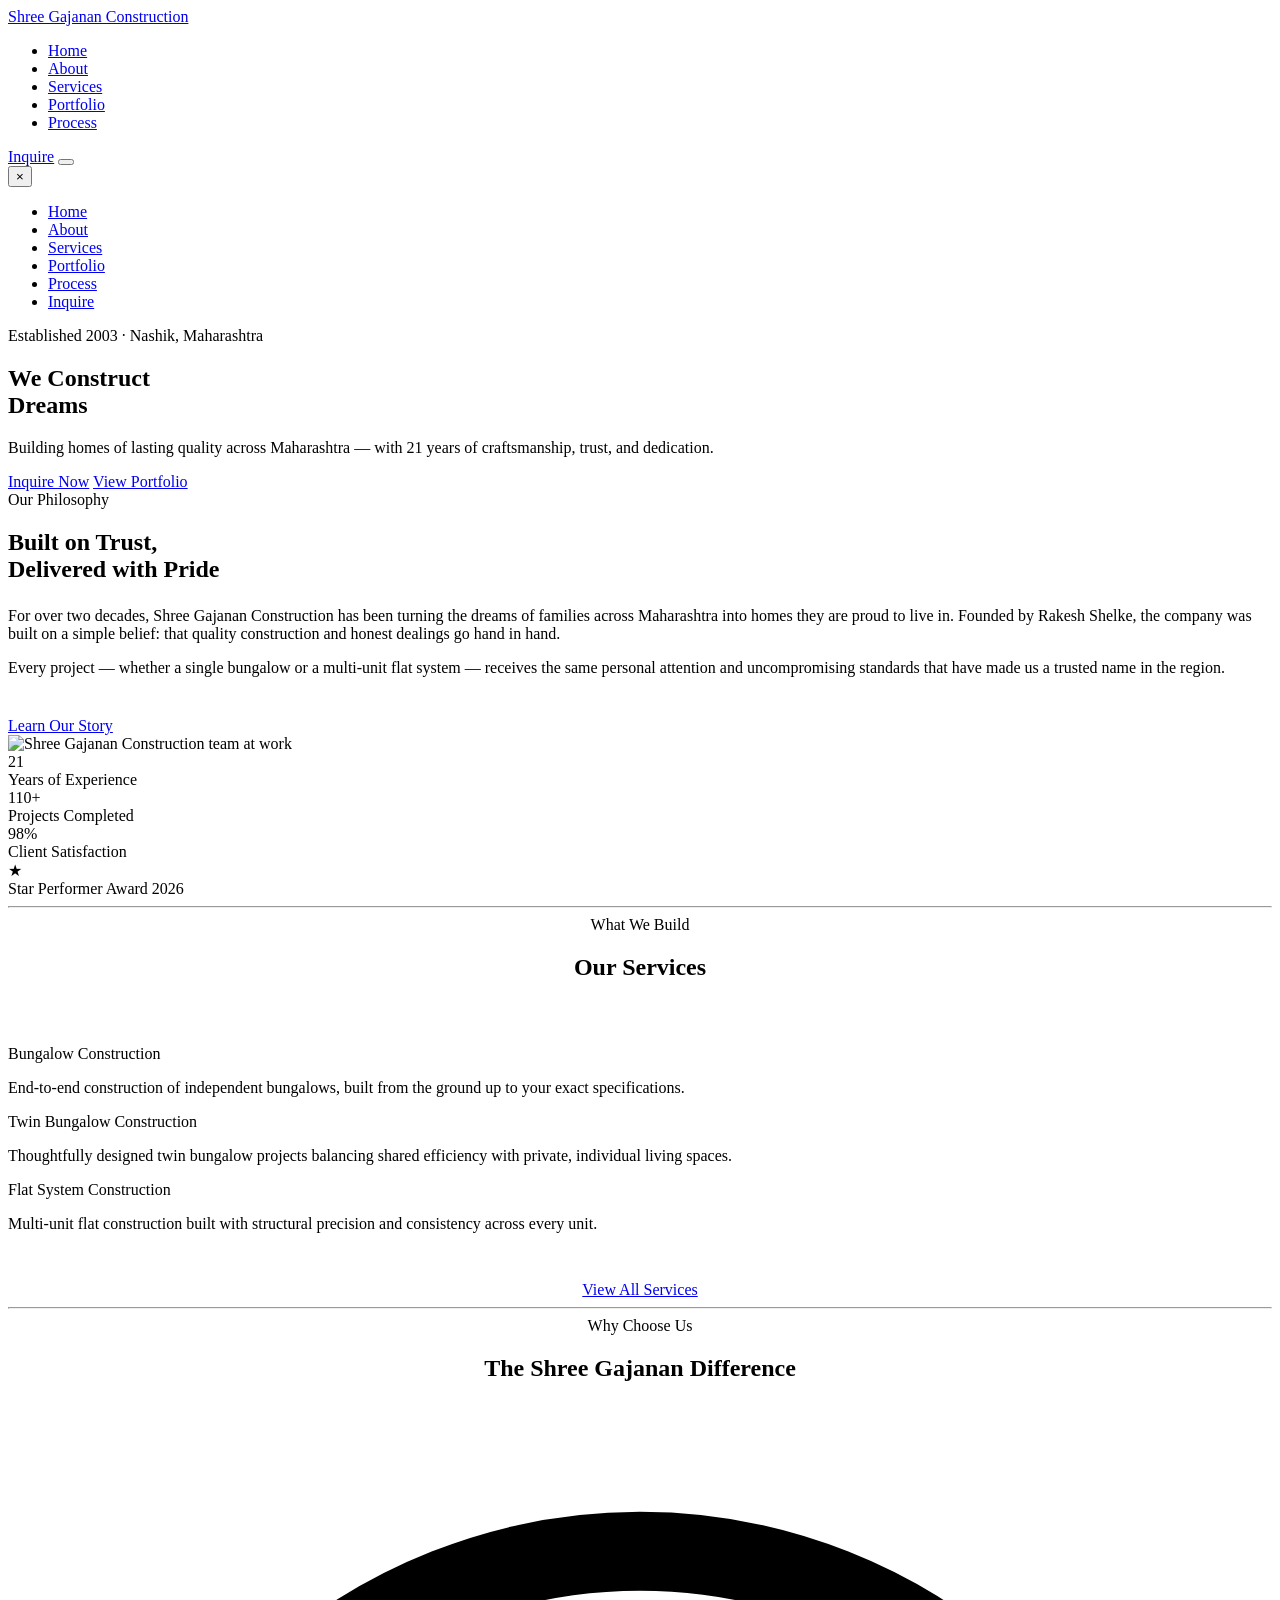
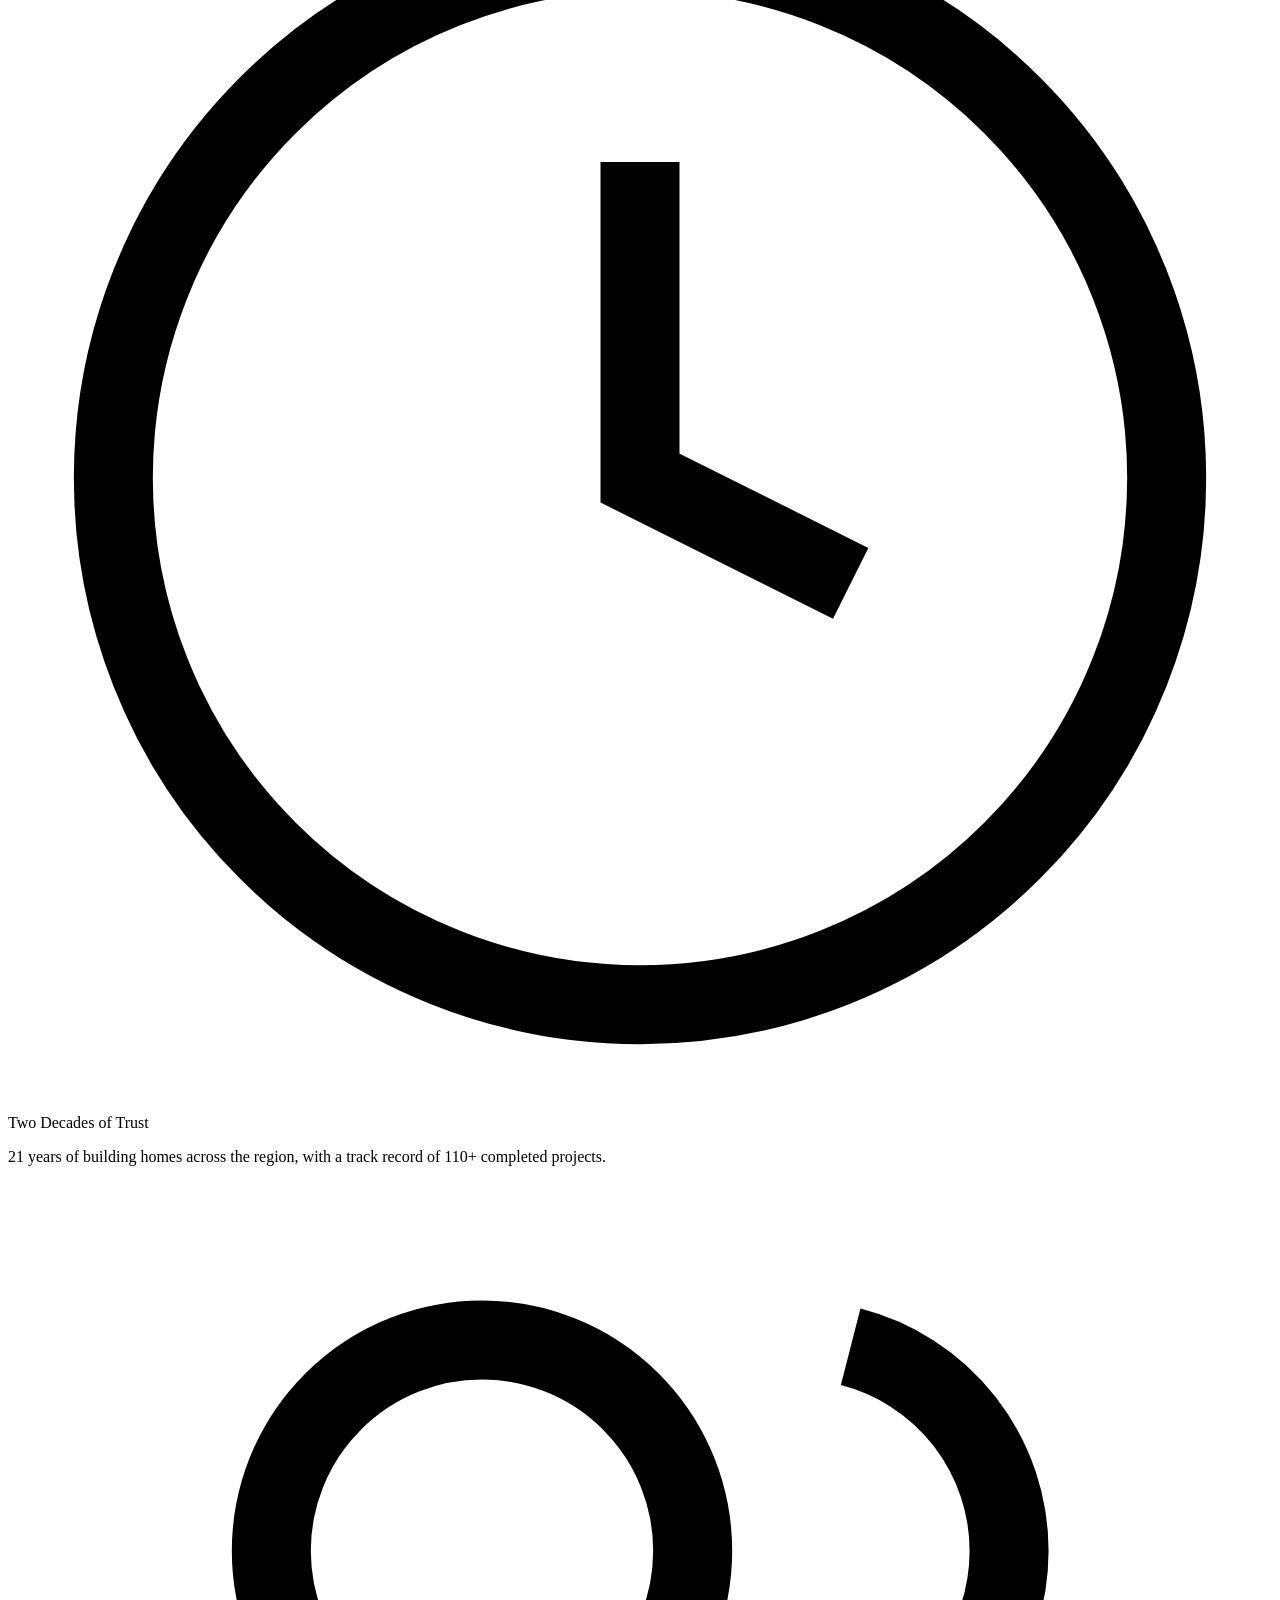
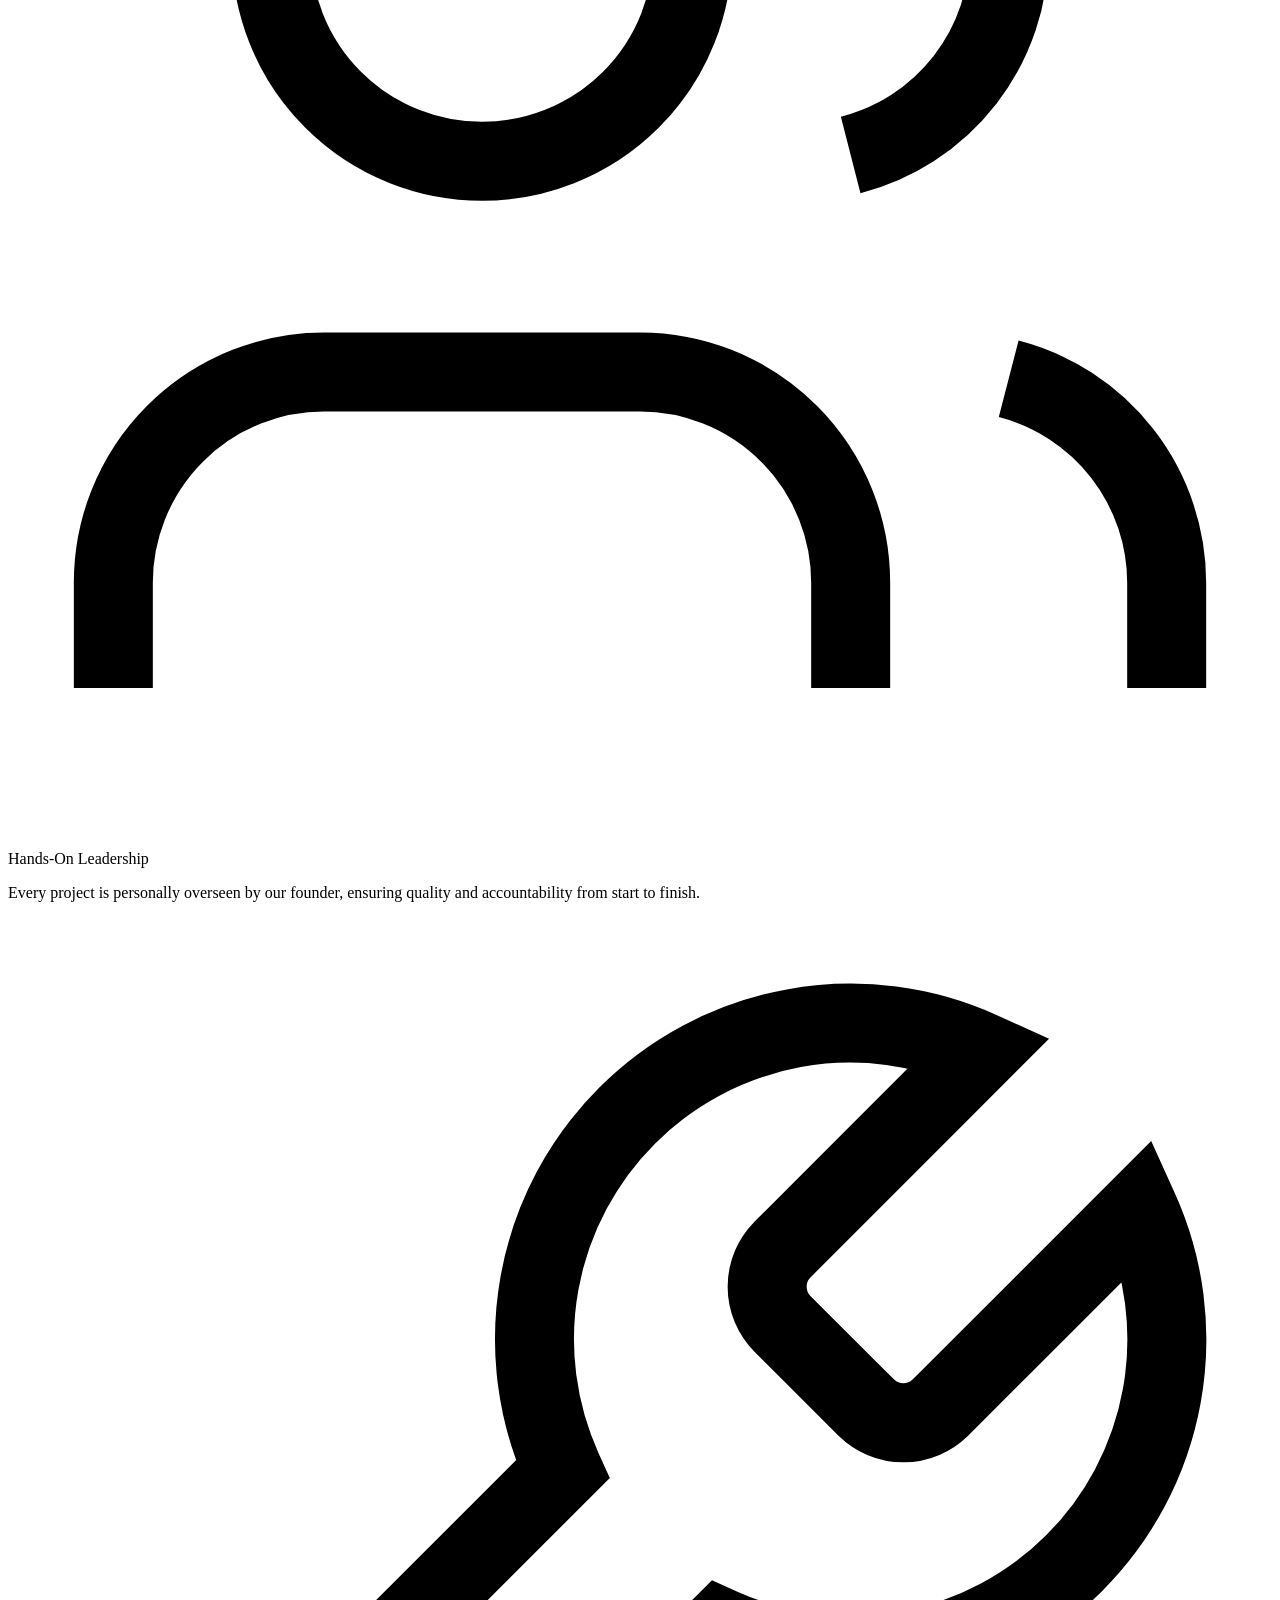
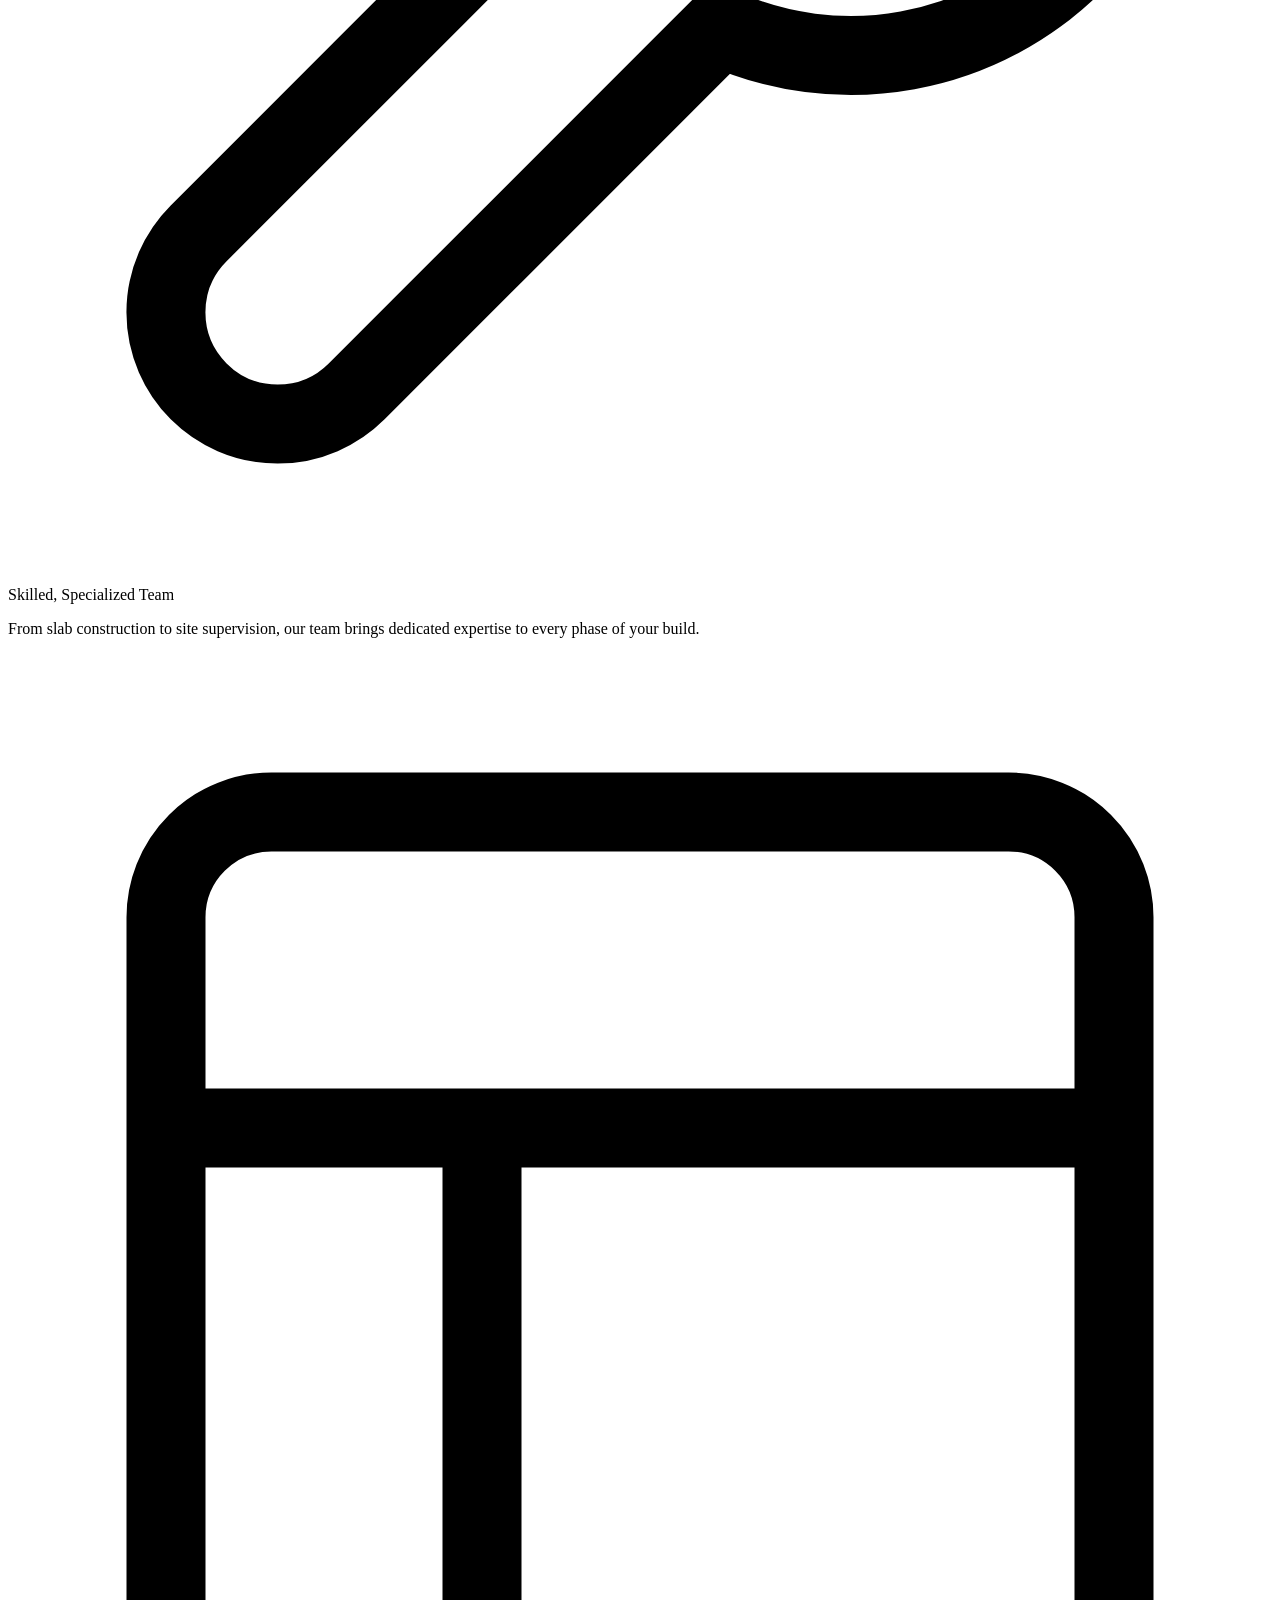
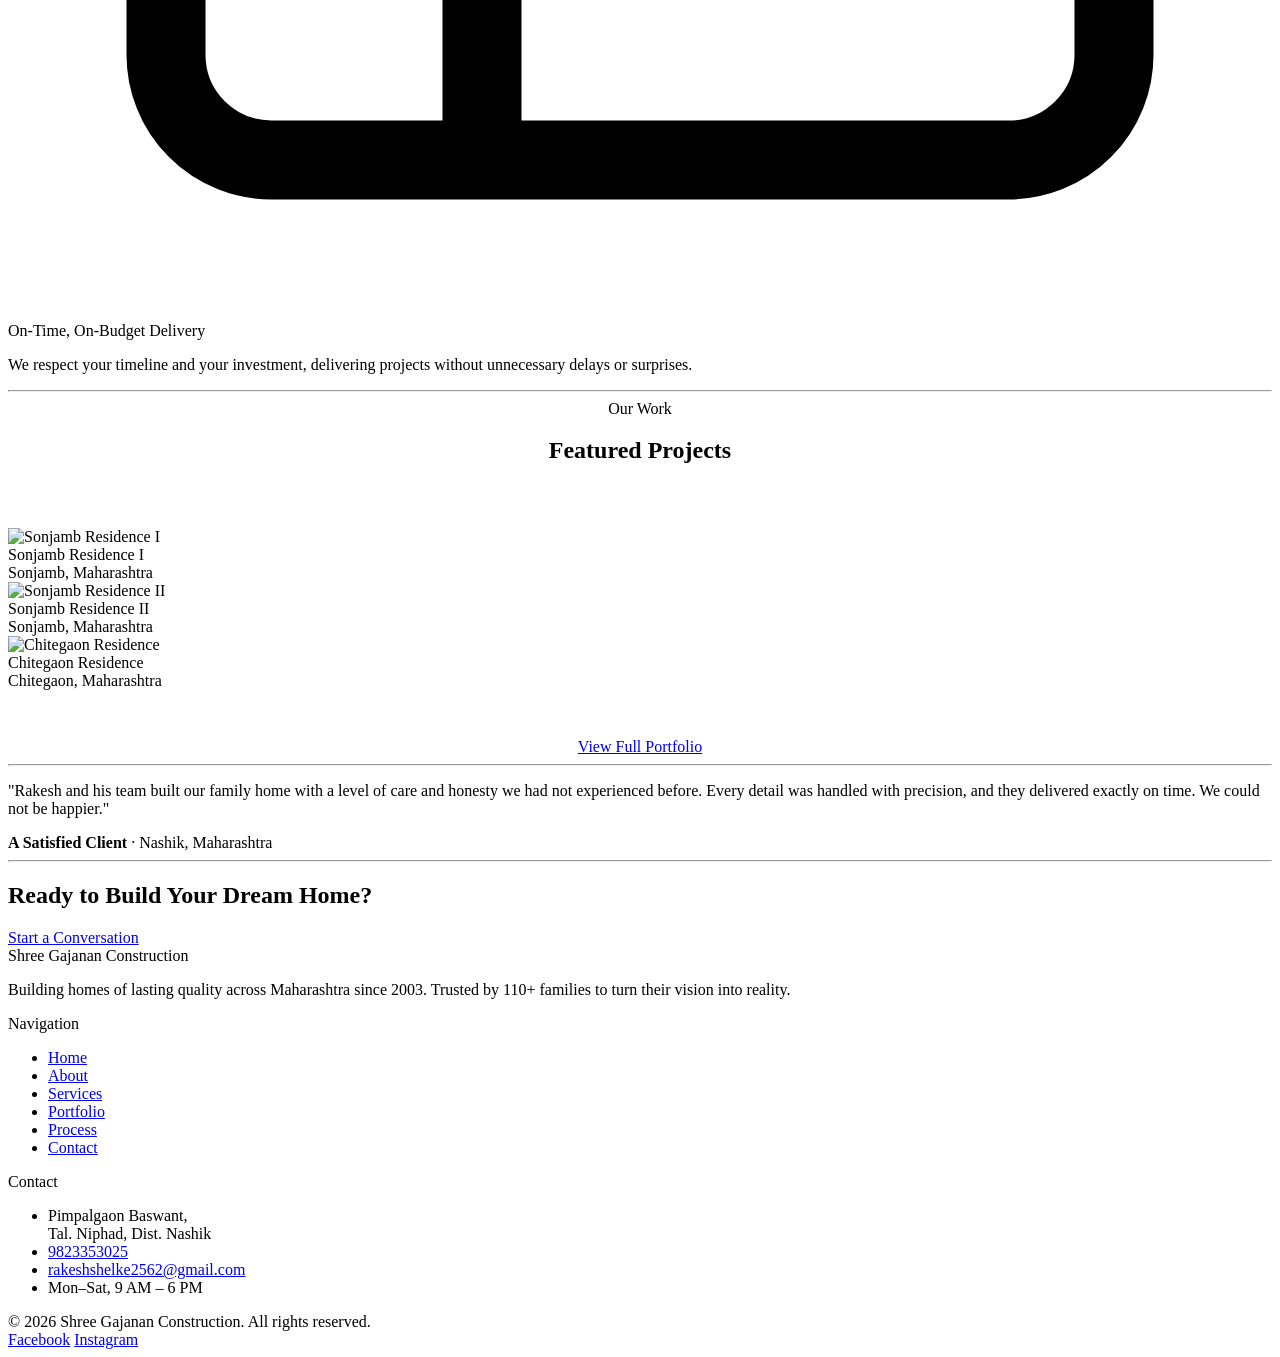
==== index.html @ d3007449 "Add files via upload" ====
<!DOCTYPE html>
<html lang="en">
<head>
  <meta charset="UTF-8" />
  <meta name="viewport" content="width=device-width, initial-scale=1.0" />
  <title>Shree Gajanan Construction</title>
  <link rel="stylesheet" href="assets/css/style.css" />
</head>
<body>

  <!-- ============ HEADER ============ -->
  <header class="header">
    <div class="container">
      <div class="header__inner">
        <a href="index.html" class="header__logo">Shree Gajanan Construction</a>
        <nav class="header__nav">
          <ul class="header__nav-links">
            <li><a href="index.html">Home</a></li>
            <li><a href="about.html">About</a></li>
            <li><a href="services.html">Services</a></li>
            <li><a href="portfolio.html">Portfolio</a></li>
            <li><a href="process.html">Process</a></li>
          </ul>
          <a href="contact.html" class="btn btn--primary">Inquire</a>
          <button class="header__hamburger" aria-label="Open menu">
            <span></span><span></span><span></span>
          </button>
        </nav>
      </div>
    </div>
  </header>

  <!-- Mobile Menu -->
  <div class="mobile-menu-overlay"></div>
  <div class="mobile-menu">
    <button class="mobile-menu__close" aria-label="Close menu">&times;</button>
    <ul class="mobile-menu__links">
      <li><a href="index.html">Home</a></li>
      <li><a href="about.html">About</a></li>
      <li><a href="services.html">Services</a></li>
      <li><a href="portfolio.html">Portfolio</a></li>
      <li><a href="process.html">Process</a></li>
      <li><a href="contact.html">Inquire</a></li>
    </ul>
  </div>

  <!-- ============ HERO ============ -->
  <section class="hero" style="background-image: url('assets/img/hero.jpg');">
    <div class="container">
      <div class="hero__content">
        <span class="eyebrow">Established 2003 · Nashik, Maharashtra</span>
        <h1 class="hero__headline">We Construct<br>Dreams</h1>
        <p class="hero__subtext">Building homes of lasting quality across Maharashtra — with 21 years of craftsmanship, trust, and dedication.</p>
        <div class="hero__buttons">
          <a href="contact.html" class="btn btn--primary">Inquire Now</a>
          <a href="portfolio.html" class="btn btn--on-dark">View Portfolio</a>
        </div>
      </div>
    </div>
  </section>

  <!-- ============ COMPANY INTRO ============ -->
  <section class="section">
    <div class="container">
      <div class="grid-2">
        <div class="reveal">
          <span class="eyebrow">Our Philosophy</span>
          <h2 class="section-heading" style="margin-bottom: 24px;">Built on Trust,<br>Delivered with Pride</h2>
          <p class="body-text" style="margin-bottom: 16px;">For over two decades, Shree Gajanan Construction has been turning the dreams of families across Maharashtra into homes they are proud to live in. Founded by Rakesh Shelke, the company was built on a simple belief: that quality construction and honest dealings go hand in hand.</p>
          <p class="body-text" style="margin-bottom: 40px;">Every project — whether a single bungalow or a multi-unit flat system — receives the same personal attention and uncompromising standards that have made us a trusted name in the region.</p>
          <a href="about.html" class="btn btn--secondary">Learn Our Story</a>
        </div>
        <div class="reveal">
          <img src="assets/img/about-portrait.jpg" alt="Shree Gajanan Construction team at work" style="width:100%; height:520px; object-fit:cover;" />
        </div>
      </div>

      <!-- Stats Row -->
      <div class="stats-row reveal">
        <div class="stat">
          <div class="stat__number">21</div>
          <div class="stat__label">Years of Experience</div>
        </div>
        <div class="stat">
          <div class="stat__number">110+</div>
          <div class="stat__label">Projects Completed</div>
        </div>
        <div class="stat">
          <div class="stat__number">98%</div>
          <div class="stat__label">Client Satisfaction</div>
        </div>
        <div class="stat">
          <div class="stat__number">★</div>
          <div class="stat__label">Star Performer Award 2026</div>
        </div>
      </div>
    </div>
  </section>

  <hr class="divider" />

  <!-- ============ SERVICES TEASER ============ -->
  <section class="section">
    <div class="container">
      <div style="text-align:center; margin-bottom: 64px;" class="reveal">
        <span class="eyebrow">What We Build</span>
        <h2 class="section-heading">Our Services</h2>
      </div>
      <div class="grid-3 reveal">
        <div class="card">
          <div class="card__title">Bungalow Construction</div>
          <p class="card__text">End-to-end construction of independent bungalows, built from the ground up to your exact specifications.</p>
        </div>
        <div class="card">
          <div class="card__title">Twin Bungalow Construction</div>
          <p class="card__text">Thoughtfully designed twin bungalow projects balancing shared efficiency with private, individual living spaces.</p>
        </div>
        <div class="card">
          <div class="card__title">Flat System Construction</div>
          <p class="card__text">Multi-unit flat construction built with structural precision and consistency across every unit.</p>
        </div>
      </div>
      <div style="text-align:center; margin-top: 48px;" class="reveal">
        <a href="services.html" class="btn btn--secondary">View All Services</a>
      </div>
    </div>
  </section>

  <hr class="divider" />

  <!-- ============ WHY CHOOSE US ============ -->
  <section class="section section--tinted">
    <div class="container">
      <div style="text-align:center; margin-bottom: 64px;" class="reveal">
        <span class="eyebrow">Why Choose Us</span>
        <h2 class="section-heading">The Shree Gajanan Difference</h2>
      </div>
      <div class="grid-4 reveal">
        <div class="specialty">
          <svg class="specialty__icon" viewBox="0 0 24 24" fill="none" stroke="currentColor" stroke-width="1.5">
            <circle cx="12" cy="12" r="10"/><path d="M12 6v6l4 2"/>
          </svg>
          <div class="specialty__title">Two Decades of Trust</div>
          <p class="specialty__text">21 years of building homes across the region, with a track record of 110+ completed projects.</p>
        </div>
        <div class="specialty">
          <svg class="specialty__icon" viewBox="0 0 24 24" fill="none" stroke="currentColor" stroke-width="1.5">
            <path d="M16 21v-2a4 4 0 0 0-4-4H6a4 4 0 0 0-4 4v2"/><circle cx="9" cy="7" r="4"/><path d="M22 21v-2a4 4 0 0 0-3-3.87"/><path d="M16 3.13a4 4 0 0 1 0 7.75"/>
          </svg>
          <div class="specialty__title">Hands-On Leadership</div>
          <p class="specialty__text">Every project is personally overseen by our founder, ensuring quality and accountability from start to finish.</p>
        </div>
        <div class="specialty">
          <svg class="specialty__icon" viewBox="0 0 24 24" fill="none" stroke="currentColor" stroke-width="1.5">
            <path d="M14.7 6.3a1 1 0 0 0 0 1.4l1.6 1.6a1 1 0 0 0 1.4 0l3.77-3.77a6 6 0 0 1-7.94 7.94l-6.91 6.91a2.12 2.12 0 0 1-3-3l6.91-6.91a6 6 0 0 1 7.94-7.94l-3.76 3.76z"/>
          </svg>
          <div class="specialty__title">Skilled, Specialized Team</div>
          <p class="specialty__text">From slab construction to site supervision, our team brings dedicated expertise to every phase of your build.</p>
        </div>
        <div class="specialty">
          <svg class="specialty__icon" viewBox="0 0 24 24" fill="none" stroke="currentColor" stroke-width="1.5">
            <rect x="3" y="3" width="18" height="18" rx="2"/><path d="M3 9h18M9 21V9"/>
          </svg>
          <div class="specialty__title">On-Time, On-Budget Delivery</div>
          <p class="specialty__text">We respect your timeline and your investment, delivering projects without unnecessary delays or surprises.</p>
        </div>
      </div>
    </div>
  </section>

  <hr class="divider" />

  <!-- ============ PORTFOLIO TEASER ============ -->
  <section class="section">
    <div class="container">
      <div style="text-align:center; margin-bottom: 64px;" class="reveal">
        <span class="eyebrow">Our Work</span>
        <h2 class="section-heading">Featured Projects</h2>
      </div>
      <div class="portfolio-grid reveal">
        <div class="portfolio-item portfolio-item--tall" data-category="residential">
          <img src="assets/img/project-sonjamb-1.jpg" alt="Sonjamb Residence I" />
          <div class="portfolio-item__overlay">
            <div class="portfolio-item__name">Sonjamb Residence I</div>
            <div class="portfolio-item__location">Sonjamb, Maharashtra</div>
          </div>
        </div>
        <div class="portfolio-item" data-category="residential">
          <img src="assets/img/project-sonjamb-2.jpg" alt="Sonjamb Residence II" />
          <div class="portfolio-item__overlay">
            <div class="portfolio-item__name">Sonjamb Residence II</div>
            <div class="portfolio-item__location">Sonjamb, Maharashtra</div>
          </div>
        </div>
        <div class="portfolio-item" data-category="residential">
          <img src="assets/img/project-chitegaon.jpg" alt="Chitegaon Residence" />
          <div class="portfolio-item__overlay">
            <div class="portfolio-item__name">Chitegaon Residence</div>
            <div class="portfolio-item__location">Chitegaon, Maharashtra</div>
          </div>
        </div>
      </div>
      <div style="text-align:center; margin-top: 48px;" class="reveal">
        <a href="portfolio.html" class="btn btn--secondary">View Full Portfolio</a>
      </div>
    </div>
  </section>

  <hr class="divider" />

  <!-- ============ TESTIMONIAL ============ -->
  <section class="section">
    <div class="container">
      <div class="testimonial reveal">
        <p class="testimonial__quote">"Rakesh and his team built our family home with a level of care and honesty we had not experienced before. Every detail was handled with precision, and they delivered exactly on time. We could not be happier."</p>
        <div class="testimonial__author">
          <strong>A Satisfied Client</strong> · Nashik, Maharashtra
        </div>
      </div>
    </div>
  </section>

  <hr class="divider" />

  <!-- ============ CTA BAND ============ -->
  <section class="section cta-band">
    <div class="container reveal">
      <h2 class="cta-band__heading">Ready to Build Your Dream Home?</h2>
      <a href="contact.html" class="btn btn--primary">Start a Conversation</a>
    </div>
  </section>

  <!-- ============ FOOTER ============ -->
  <footer class="footer">
    <div class="container">
      <div class="footer__grid">
        <div>
          <div class="footer__logo">Shree Gajanan Construction</div>
          <p class="footer__blurb">Building homes of lasting quality across Maharashtra since 2003. Trusted by 110+ families to turn their vision into reality.</p>
        </div>
        <div>
          <div class="footer__heading">Navigation</div>
          <ul class="footer__links">
            <li><a href="index.html">Home</a></li>
            <li><a href="about.html">About</a></li>
            <li><a href="services.html">Services</a></li>
            <li><a href="portfolio.html">Portfolio</a></li>
            <li><a href="process.html">Process</a></li>
            <li><a href="contact.html">Contact</a></li>
          </ul>
        </div>
        <div>
          <div class="footer__heading">Contact</div>
          <ul class="footer__links">
            <li>Pimpalgaon Baswant,<br>Tal. Niphad, Dist. Nashik</li>
            <li><a href="tel:9823353025">9823353025</a></li>
            <li><a href="mailto:rakeshshelke2562@gmail.com">rakeshshelke2562@gmail.com</a></li>
            <li>Mon–Sat, 9 AM – 6 PM</li>
          </ul>
        </div>
      </div>
      <div class="footer__bottom">
        <span>© 2026 Shree Gajanan Construction. All rights reserved.</span>
        <div class="footer__social">
          <a href="#">Facebook</a>
          <a href="#">Instagram</a>
        </div>
      </div>
    </div>
  </footer>

  <script src="assets/js/main.js"></script>
</body>
</html>
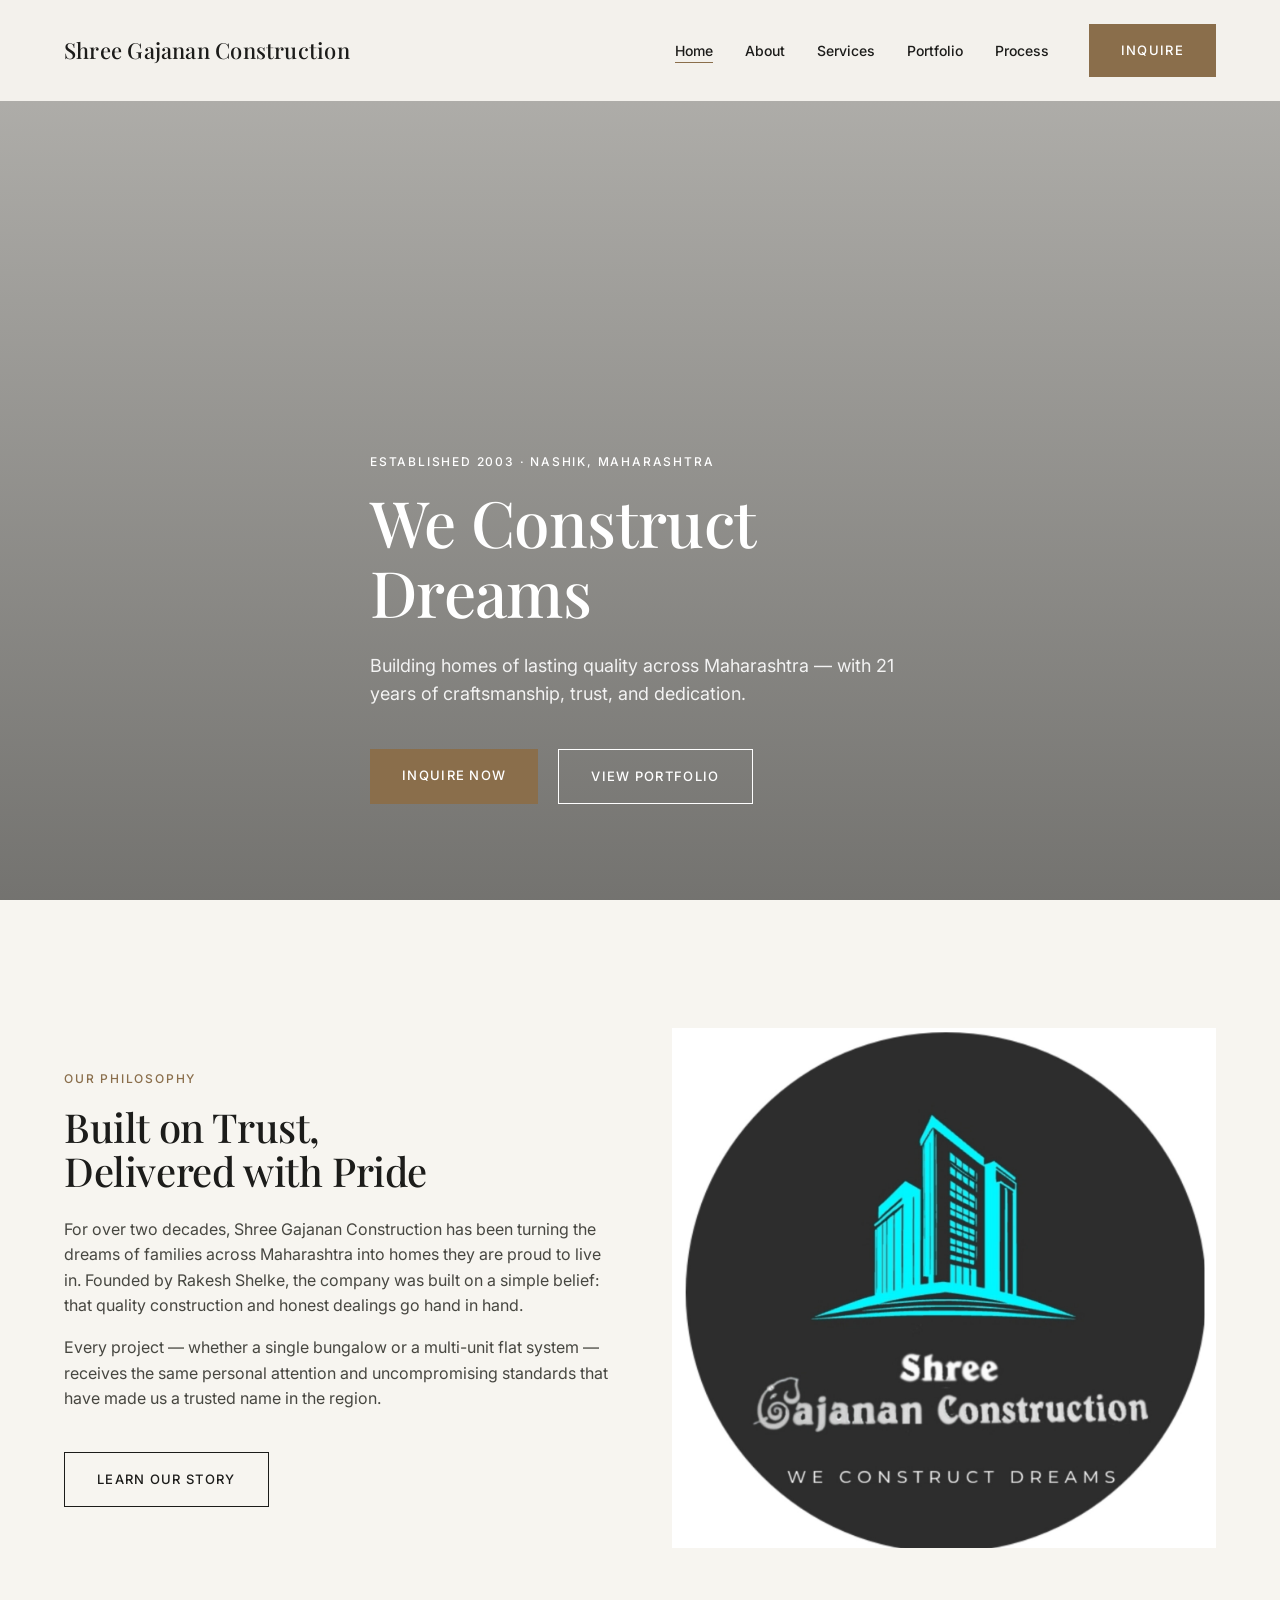
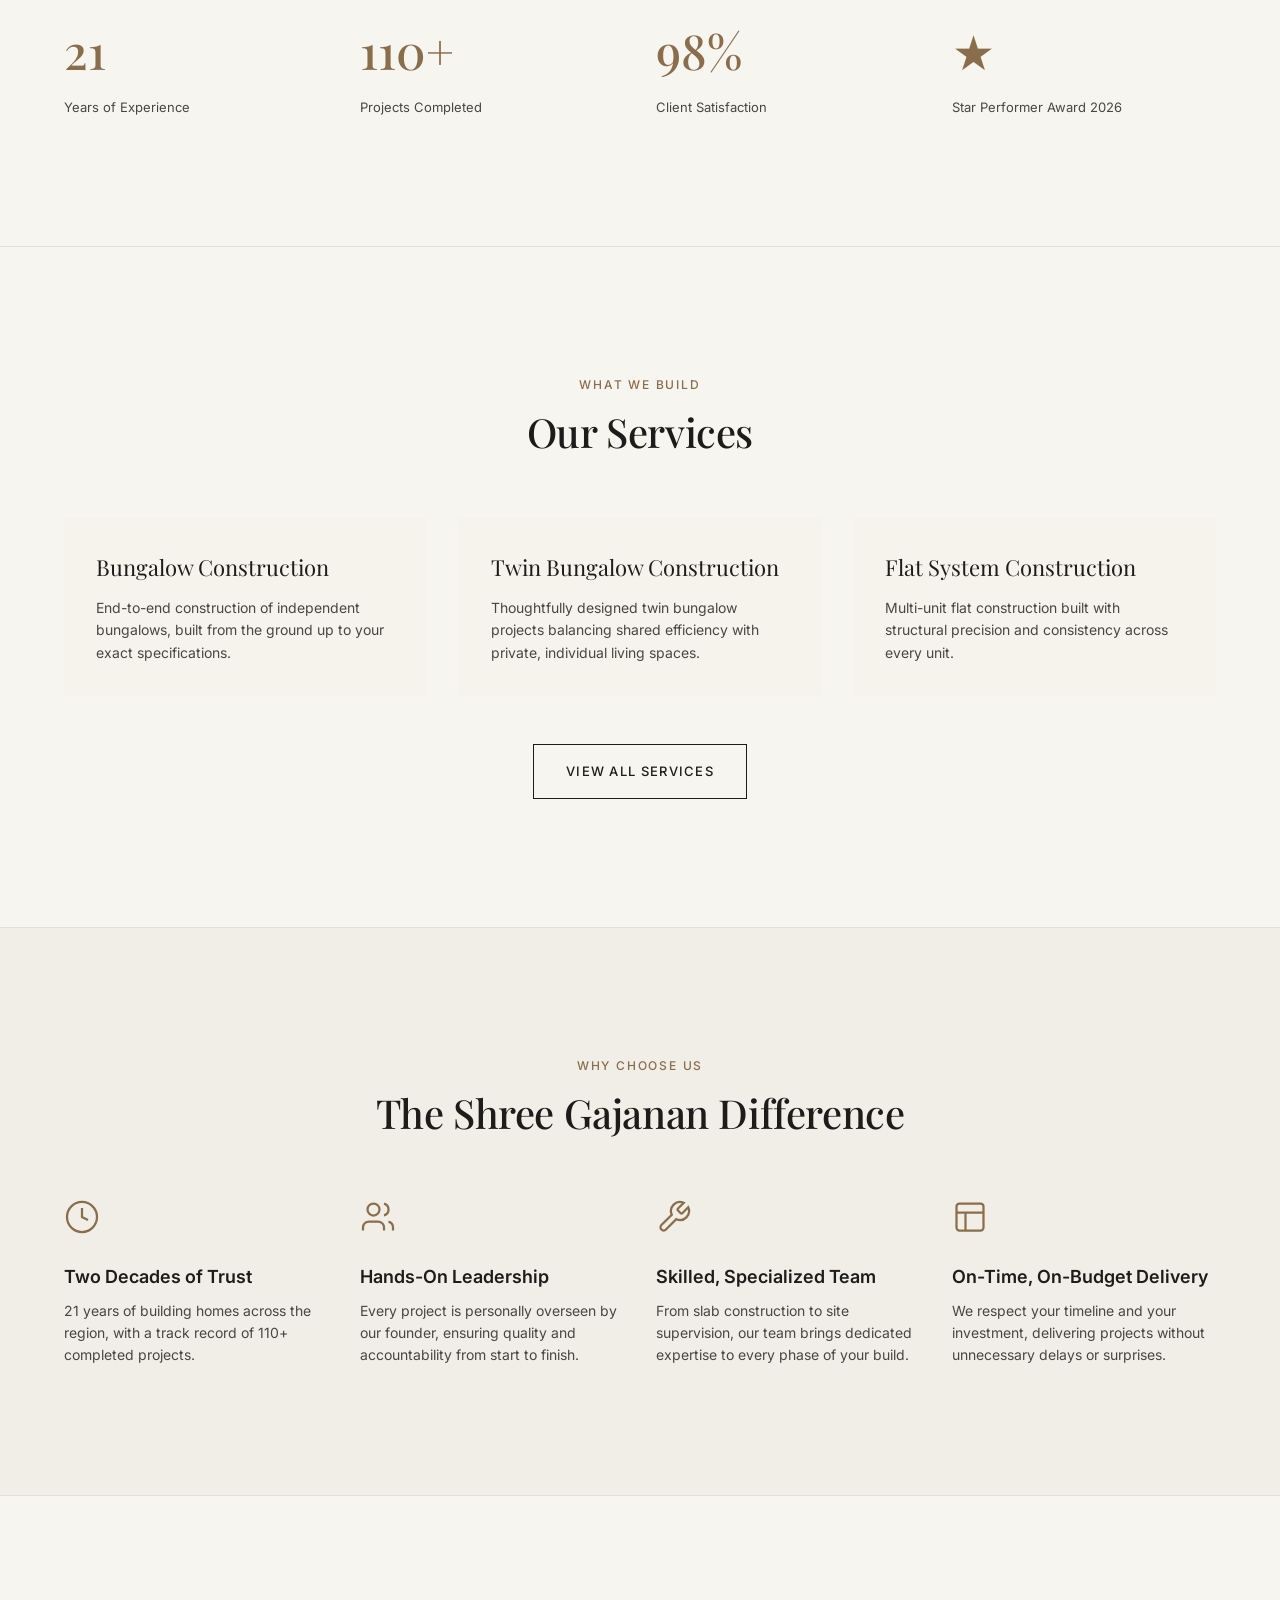
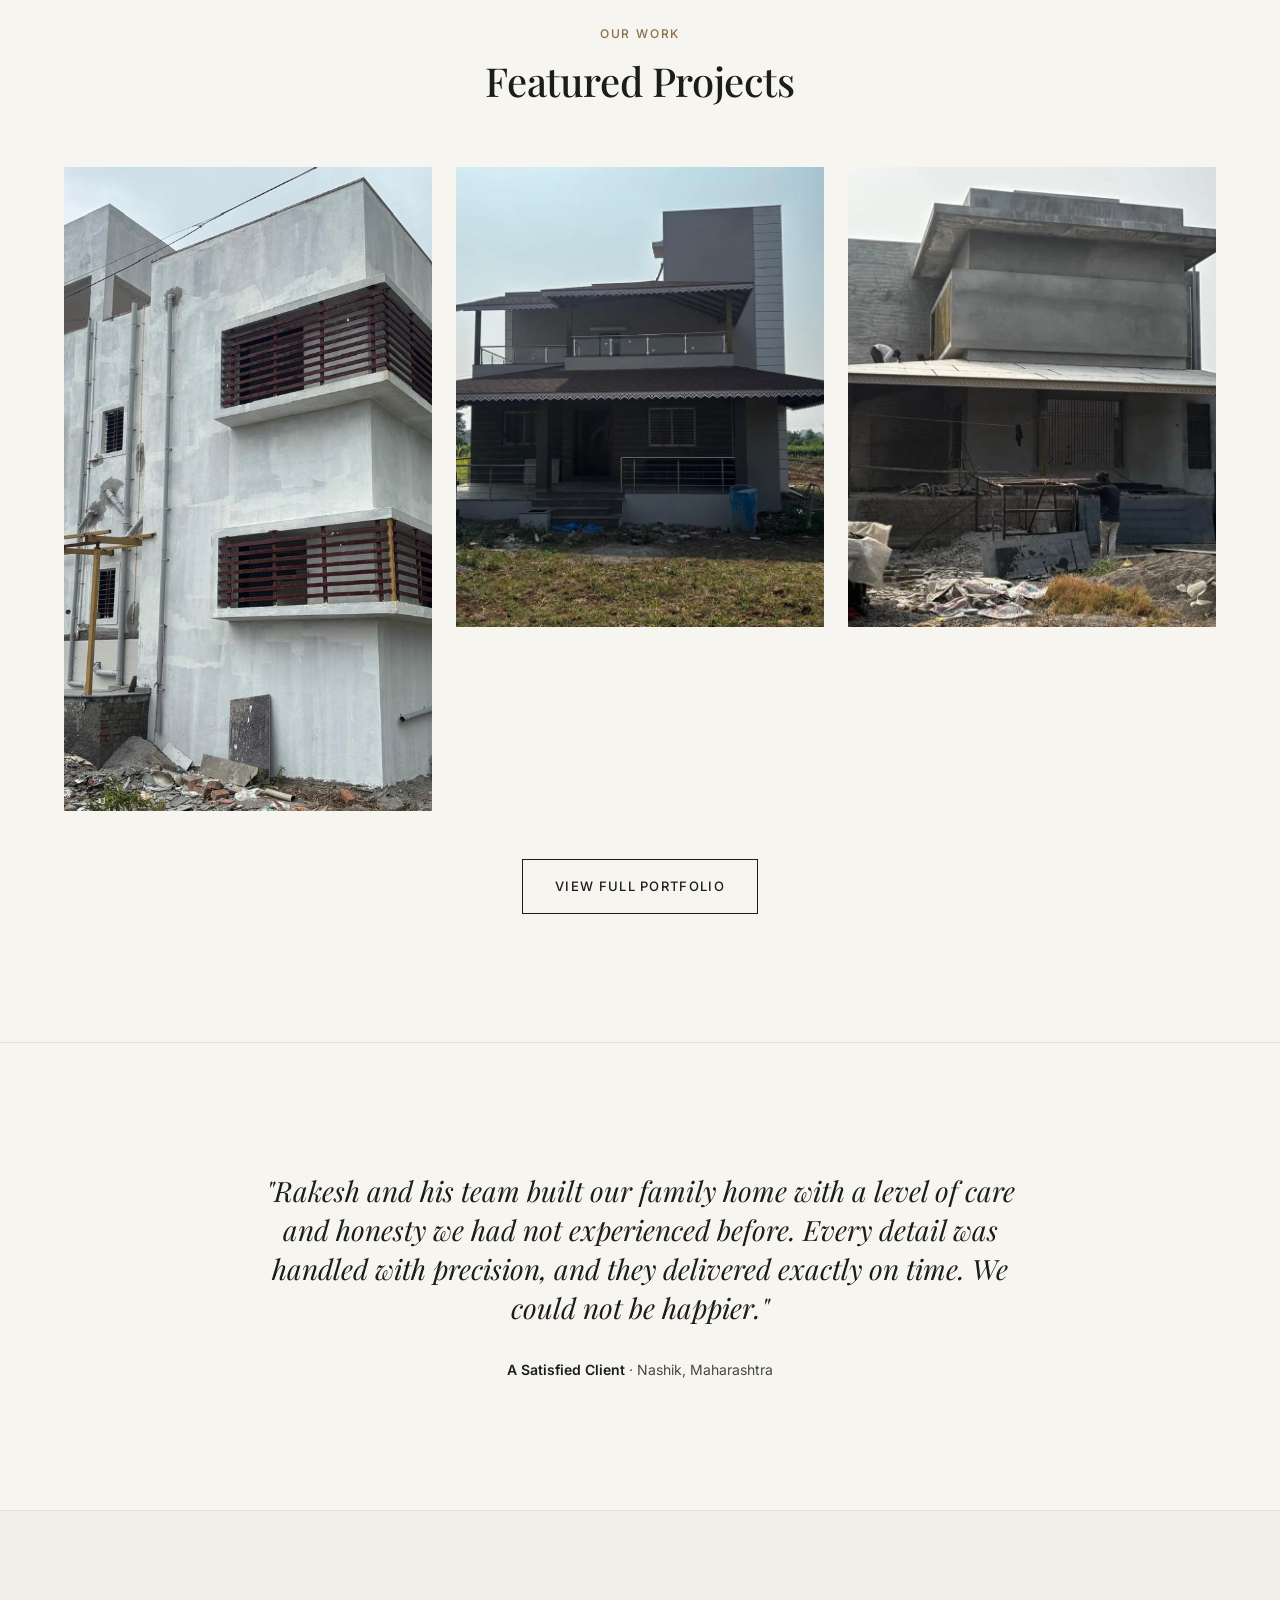
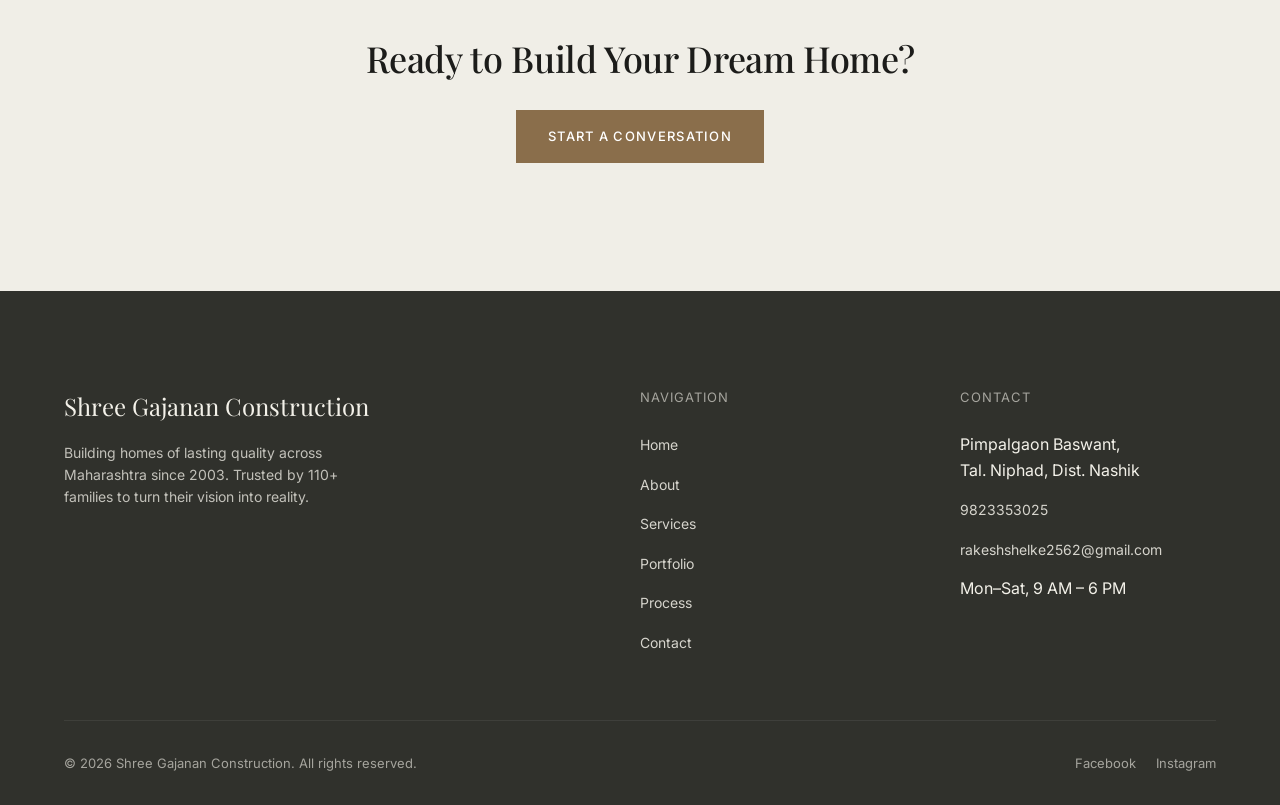
==== commit 0d7b789b: "photos updated" ====
--- a/index.html
+++ b/index.html
@@ -1,274 +1,274 @@
-<!DOCTYPE html>
-<html lang="en">
-<head>
-  <meta charset="UTF-8" />
-  <meta name="viewport" content="width=device-width, initial-scale=1.0" />
-  <title>Shree Gajanan Construction</title>
-  <link rel="stylesheet" href="assets/css/style.css" />
-</head>
-<body>
-
-  <!-- ============ HEADER ============ -->
-  <header class="header">
-    <div class="container">
-      <div class="header__inner">
-        <a href="index.html" class="header__logo">Shree Gajanan Construction</a>
-        <nav class="header__nav">
-          <ul class="header__nav-links">
-            <li><a href="index.html">Home</a></li>
-            <li><a href="about.html">About</a></li>
-            <li><a href="services.html">Services</a></li>
-            <li><a href="portfolio.html">Portfolio</a></li>
-            <li><a href="process.html">Process</a></li>
-          </ul>
-          <a href="contact.html" class="btn btn--primary">Inquire</a>
-          <button class="header__hamburger" aria-label="Open menu">
-            <span></span><span></span><span></span>
-          </button>
-        </nav>
-      </div>
-    </div>
-  </header>
-
-  <!-- Mobile Menu -->
-  <div class="mobile-menu-overlay"></div>
-  <div class="mobile-menu">
-    <button class="mobile-menu__close" aria-label="Close menu">&times;</button>
-    <ul class="mobile-menu__links">
-      <li><a href="index.html">Home</a></li>
-      <li><a href="about.html">About</a></li>
-      <li><a href="services.html">Services</a></li>
-      <li><a href="portfolio.html">Portfolio</a></li>
-      <li><a href="process.html">Process</a></li>
-      <li><a href="contact.html">Inquire</a></li>
-    </ul>
-  </div>
-
-  <!-- ============ HERO ============ -->
-  <section class="hero" style="background-image: url('assets/img/hero.jpg');">
-    <div class="container">
-      <div class="hero__content">
-        <span class="eyebrow">Established 2003 · Nashik, Maharashtra</span>
-        <h1 class="hero__headline">We Construct<br>Dreams</h1>
-        <p class="hero__subtext">Building homes of lasting quality across Maharashtra — with 21 years of craftsmanship, trust, and dedication.</p>
-        <div class="hero__buttons">
-          <a href="contact.html" class="btn btn--primary">Inquire Now</a>
-          <a href="portfolio.html" class="btn btn--on-dark">View Portfolio</a>
-        </div>
-      </div>
-    </div>
-  </section>
-
-  <!-- ============ COMPANY INTRO ============ -->
-  <section class="section">
-    <div class="container">
-      <div class="grid-2">
-        <div class="reveal">
-          <span class="eyebrow">Our Philosophy</span>
-          <h2 class="section-heading" style="margin-bottom: 24px;">Built on Trust,<br>Delivered with Pride</h2>
-          <p class="body-text" style="margin-bottom: 16px;">For over two decades, Shree Gajanan Construction has been turning the dreams of families across Maharashtra into homes they are proud to live in. Founded by Rakesh Shelke, the company was built on a simple belief: that quality construction and honest dealings go hand in hand.</p>
-          <p class="body-text" style="margin-bottom: 40px;">Every project — whether a single bungalow or a multi-unit flat system — receives the same personal attention and uncompromising standards that have made us a trusted name in the region.</p>
-          <a href="about.html" class="btn btn--secondary">Learn Our Story</a>
-        </div>
-        <div class="reveal">
-          <img src="assets/img/about-portrait.jpg" alt="Shree Gajanan Construction team at work" style="width:100%; height:520px; object-fit:cover;" />
-        </div>
-      </div>
-
-      <!-- Stats Row -->
-      <div class="stats-row reveal">
-        <div class="stat">
-          <div class="stat__number">21</div>
-          <div class="stat__label">Years of Experience</div>
-        </div>
-        <div class="stat">
-          <div class="stat__number">110+</div>
-          <div class="stat__label">Projects Completed</div>
-        </div>
-        <div class="stat">
-          <div class="stat__number">98%</div>
-          <div class="stat__label">Client Satisfaction</div>
-        </div>
-        <div class="stat">
-          <div class="stat__number">★</div>
-          <div class="stat__label">Star Performer Award 2026</div>
-        </div>
-      </div>
-    </div>
-  </section>
-
-  <hr class="divider" />
-
-  <!-- ============ SERVICES TEASER ============ -->
-  <section class="section">
-    <div class="container">
-      <div style="text-align:center; margin-bottom: 64px;" class="reveal">
-        <span class="eyebrow">What We Build</span>
-        <h2 class="section-heading">Our Services</h2>
-      </div>
-      <div class="grid-3 reveal">
-        <div class="card">
-          <div class="card__title">Bungalow Construction</div>
-          <p class="card__text">End-to-end construction of independent bungalows, built from the ground up to your exact specifications.</p>
-        </div>
-        <div class="card">
-          <div class="card__title">Twin Bungalow Construction</div>
-          <p class="card__text">Thoughtfully designed twin bungalow projects balancing shared efficiency with private, individual living spaces.</p>
-        </div>
-        <div class="card">
-          <div class="card__title">Flat System Construction</div>
-          <p class="card__text">Multi-unit flat construction built with structural precision and consistency across every unit.</p>
-        </div>
-      </div>
-      <div style="text-align:center; margin-top: 48px;" class="reveal">
-        <a href="services.html" class="btn btn--secondary">View All Services</a>
-      </div>
-    </div>
-  </section>
-
-  <hr class="divider" />
-
-  <!-- ============ WHY CHOOSE US ============ -->
-  <section class="section section--tinted">
-    <div class="container">
-      <div style="text-align:center; margin-bottom: 64px;" class="reveal">
-        <span class="eyebrow">Why Choose Us</span>
-        <h2 class="section-heading">The Shree Gajanan Difference</h2>
-      </div>
-      <div class="grid-4 reveal">
-        <div class="specialty">
-          <svg class="specialty__icon" viewBox="0 0 24 24" fill="none" stroke="currentColor" stroke-width="1.5">
-            <circle cx="12" cy="12" r="10"/><path d="M12 6v6l4 2"/>
-          </svg>
-          <div class="specialty__title">Two Decades of Trust</div>
-          <p class="specialty__text">21 years of building homes across the region, with a track record of 110+ completed projects.</p>
-        </div>
-        <div class="specialty">
-          <svg class="specialty__icon" viewBox="0 0 24 24" fill="none" stroke="currentColor" stroke-width="1.5">
-            <path d="M16 21v-2a4 4 0 0 0-4-4H6a4 4 0 0 0-4 4v2"/><circle cx="9" cy="7" r="4"/><path d="M22 21v-2a4 4 0 0 0-3-3.87"/><path d="M16 3.13a4 4 0 0 1 0 7.75"/>
-          </svg>
-          <div class="specialty__title">Hands-On Leadership</div>
-          <p class="specialty__text">Every project is personally overseen by our founder, ensuring quality and accountability from start to finish.</p>
-        </div>
-        <div class="specialty">
-          <svg class="specialty__icon" viewBox="0 0 24 24" fill="none" stroke="currentColor" stroke-width="1.5">
-            <path d="M14.7 6.3a1 1 0 0 0 0 1.4l1.6 1.6a1 1 0 0 0 1.4 0l3.77-3.77a6 6 0 0 1-7.94 7.94l-6.91 6.91a2.12 2.12 0 0 1-3-3l6.91-6.91a6 6 0 0 1 7.94-7.94l-3.76 3.76z"/>
-          </svg>
-          <div class="specialty__title">Skilled, Specialized Team</div>
-          <p class="specialty__text">From slab construction to site supervision, our team brings dedicated expertise to every phase of your build.</p>
-        </div>
-        <div class="specialty">
-          <svg class="specialty__icon" viewBox="0 0 24 24" fill="none" stroke="currentColor" stroke-width="1.5">
-            <rect x="3" y="3" width="18" height="18" rx="2"/><path d="M3 9h18M9 21V9"/>
-          </svg>
-          <div class="specialty__title">On-Time, On-Budget Delivery</div>
-          <p class="specialty__text">We respect your timeline and your investment, delivering projects without unnecessary delays or surprises.</p>
-        </div>
-      </div>
-    </div>
-  </section>
-
-  <hr class="divider" />
-
-  <!-- ============ PORTFOLIO TEASER ============ -->
-  <section class="section">
-    <div class="container">
-      <div style="text-align:center; margin-bottom: 64px;" class="reveal">
-        <span class="eyebrow">Our Work</span>
-        <h2 class="section-heading">Featured Projects</h2>
-      </div>
-      <div class="portfolio-grid reveal">
-        <div class="portfolio-item portfolio-item--tall" data-category="residential">
-          <img src="assets/img/project-sonjamb-1.jpg" alt="Sonjamb Residence I" />
-          <div class="portfolio-item__overlay">
-            <div class="portfolio-item__name">Sonjamb Residence I</div>
-            <div class="portfolio-item__location">Sonjamb, Maharashtra</div>
-          </div>
-        </div>
-        <div class="portfolio-item" data-category="residential">
-          <img src="assets/img/project-sonjamb-2.jpg" alt="Sonjamb Residence II" />
-          <div class="portfolio-item__overlay">
-            <div class="portfolio-item__name">Sonjamb Residence II</div>
-            <div class="portfolio-item__location">Sonjamb, Maharashtra</div>
-          </div>
-        </div>
-        <div class="portfolio-item" data-category="residential">
-          <img src="assets/img/project-chitegaon.jpg" alt="Chitegaon Residence" />
-          <div class="portfolio-item__overlay">
-            <div class="portfolio-item__name">Chitegaon Residence</div>
-            <div class="portfolio-item__location">Chitegaon, Maharashtra</div>
-          </div>
-        </div>
-      </div>
-      <div style="text-align:center; margin-top: 48px;" class="reveal">
-        <a href="portfolio.html" class="btn btn--secondary">View Full Portfolio</a>
-      </div>
-    </div>
-  </section>
-
-  <hr class="divider" />
-
-  <!-- ============ TESTIMONIAL ============ -->
-  <section class="section">
-    <div class="container">
-      <div class="testimonial reveal">
-        <p class="testimonial__quote">"Rakesh and his team built our family home with a level of care and honesty we had not experienced before. Every detail was handled with precision, and they delivered exactly on time. We could not be happier."</p>
-        <div class="testimonial__author">
-          <strong>A Satisfied Client</strong> · Nashik, Maharashtra
-        </div>
-      </div>
-    </div>
-  </section>
-
-  <hr class="divider" />
-
-  <!-- ============ CTA BAND ============ -->
-  <section class="section cta-band">
-    <div class="container reveal">
-      <h2 class="cta-band__heading">Ready to Build Your Dream Home?</h2>
-      <a href="contact.html" class="btn btn--primary">Start a Conversation</a>
-    </div>
-  </section>
-
-  <!-- ============ FOOTER ============ -->
-  <footer class="footer">
-    <div class="container">
-      <div class="footer__grid">
-        <div>
-          <div class="footer__logo">Shree Gajanan Construction</div>
-          <p class="footer__blurb">Building homes of lasting quality across Maharashtra since 2003. Trusted by 110+ families to turn their vision into reality.</p>
-        </div>
-        <div>
-          <div class="footer__heading">Navigation</div>
-          <ul class="footer__links">
-            <li><a href="index.html">Home</a></li>
-            <li><a href="about.html">About</a></li>
-            <li><a href="services.html">Services</a></li>
-            <li><a href="portfolio.html">Portfolio</a></li>
-            <li><a href="process.html">Process</a></li>
-            <li><a href="contact.html">Contact</a></li>
-          </ul>
-        </div>
-        <div>
-          <div class="footer__heading">Contact</div>
-          <ul class="footer__links">
-            <li>Pimpalgaon Baswant,<br>Tal. Niphad, Dist. Nashik</li>
-            <li><a href="tel:9823353025">9823353025</a></li>
-            <li><a href="mailto:rakeshshelke2562@gmail.com">rakeshshelke2562@gmail.com</a></li>
-            <li>Mon–Sat, 9 AM – 6 PM</li>
-          </ul>
-        </div>
-      </div>
-      <div class="footer__bottom">
-        <span>© 2026 Shree Gajanan Construction. All rights reserved.</span>
-        <div class="footer__social">
-          <a href="#">Facebook</a>
-          <a href="#">Instagram</a>
-        </div>
-      </div>
-    </div>
-  </footer>
-
-  <script src="assets/js/main.js"></script>
-</body>
+<!DOCTYPE html>
+<html lang="en">
+<head>
+  <meta charset="UTF-8" />
+  <meta name="viewport" content="width=device-width, initial-scale=1.0" />
+  <title>Shree Gajanan Construction</title>
+  <link rel="stylesheet" href="assets/css/style.css" />
+</head>
+<body>
+
+  <!-- ============ HEADER ============ -->
+  <header class="header">
+    <div class="container">
+      <div class="header__inner">
+        <a href="index.html" class="header__logo">Shree Gajanan Construction</a>
+        <nav class="header__nav">
+          <ul class="header__nav-links">
+            <li><a href="index.html">Home</a></li>
+            <li><a href="about.html">About</a></li>
+            <li><a href="services.html">Services</a></li>
+            <li><a href="portfolio.html">Portfolio</a></li>
+            <li><a href="process.html">Process</a></li>
+          </ul>
+          <a href="contact.html" class="btn btn--primary">Inquire</a>
+          <button class="header__hamburger" aria-label="Open menu">
+            <span></span><span></span><span></span>
+          </button>
+        </nav>
+      </div>
+    </div>
+  </header>
+
+  <!-- Mobile Menu -->
+  <div class="mobile-menu-overlay"></div>
+  <div class="mobile-menu">
+    <button class="mobile-menu__close" aria-label="Close menu">&times;</button>
+    <ul class="mobile-menu__links">
+      <li><a href="index.html">Home</a></li>
+      <li><a href="about.html">About</a></li>
+      <li><a href="services.html">Services</a></li>
+      <li><a href="portfolio.html">Portfolio</a></li>
+      <li><a href="process.html">Process</a></li>
+      <li><a href="contact.html">Inquire</a></li>
+    </ul>
+  </div>
+
+  <!-- ============ HERO ============ -->
+  <section class="hero" style="background-image: url('assets/img/hero.jpg');">
+    <div class="container">
+      <div class="hero__content">
+        <span class="eyebrow">Established 2003 · Nashik, Maharashtra</span>
+        <h1 class="hero__headline">We Construct<br>Dreams</h1>
+        <p class="hero__subtext">Building homes of lasting quality across Maharashtra — with 21 years of craftsmanship, trust, and dedication.</p>
+        <div class="hero__buttons">
+          <a href="contact.html" class="btn btn--primary">Inquire Now</a>
+          <a href="portfolio.html" class="btn btn--on-dark">View Portfolio</a>
+        </div>
+      </div>
+    </div>
+  </section>
+
+  <!-- ============ COMPANY INTRO ============ -->
+  <section class="section">
+    <div class="container">
+      <div class="grid-2">
+        <div class="reveal">
+          <span class="eyebrow">Our Philosophy</span>
+          <h2 class="section-heading" style="margin-bottom: 24px;">Built on Trust,<br>Delivered with Pride</h2>
+          <p class="body-text" style="margin-bottom: 16px;">For over two decades, Shree Gajanan Construction has been turning the dreams of families across Maharashtra into homes they are proud to live in. Founded by Rakesh Shelke, the company was built on a simple belief: that quality construction and honest dealings go hand in hand.</p>
+          <p class="body-text" style="margin-bottom: 40px;">Every project — whether a single bungalow or a multi-unit flat system — receives the same personal attention and uncompromising standards that have made us a trusted name in the region.</p>
+          <a href="about.html" class="btn btn--secondary">Learn Our Story</a>
+        </div>
+        <div class="reveal">
+          <img src="assets/img/about-portrait.jpg" alt="Shree Gajanan Construction team at work" style="width:100%; height:520px; object-fit:cover;" />
+        </div>
+      </div>
+
+      <!-- Stats Row -->
+      <div class="stats-row reveal">
+        <div class="stat">
+          <div class="stat__number">21</div>
+          <div class="stat__label">Years of Experience</div>
+        </div>
+        <div class="stat">
+          <div class="stat__number">110+</div>
+          <div class="stat__label">Projects Completed</div>
+        </div>
+        <div class="stat">
+          <div class="stat__number">98%</div>
+          <div class="stat__label">Client Satisfaction</div>
+        </div>
+        <div class="stat">
+          <div class="stat__number">★</div>
+          <div class="stat__label">Star Performer Award 2026</div>
+        </div>
+      </div>
+    </div>
+  </section>
+
+  <hr class="divider" />
+
+  <!-- ============ SERVICES TEASER ============ -->
+  <section class="section">
+    <div class="container">
+      <div style="text-align:center; margin-bottom: 64px;" class="reveal">
+        <span class="eyebrow">What We Build</span>
+        <h2 class="section-heading">Our Services</h2>
+      </div>
+      <div class="grid-3 reveal">
+        <div class="card">
+          <div class="card__title">Bungalow Construction</div>
+          <p class="card__text">End-to-end construction of independent bungalows, built from the ground up to your exact specifications.</p>
+        </div>
+        <div class="card">
+          <div class="card__title">Twin Bungalow Construction</div>
+          <p class="card__text">Thoughtfully designed twin bungalow projects balancing shared efficiency with private, individual living spaces.</p>
+        </div>
+        <div class="card">
+          <div class="card__title">Flat System Construction</div>
+          <p class="card__text">Multi-unit flat construction built with structural precision and consistency across every unit.</p>
+        </div>
+      </div>
+      <div style="text-align:center; margin-top: 48px;" class="reveal">
+        <a href="services.html" class="btn btn--secondary">View All Services</a>
+      </div>
+    </div>
+  </section>
+
+  <hr class="divider" />
+
+  <!-- ============ WHY CHOOSE US ============ -->
+  <section class="section section--tinted">
+    <div class="container">
+      <div style="text-align:center; margin-bottom: 64px;" class="reveal">
+        <span class="eyebrow">Why Choose Us</span>
+        <h2 class="section-heading">The Shree Gajanan Difference</h2>
+      </div>
+      <div class="grid-4 reveal">
+        <div class="specialty">
+          <svg class="specialty__icon" viewBox="0 0 24 24" fill="none" stroke="currentColor" stroke-width="1.5">
+            <circle cx="12" cy="12" r="10"/><path d="M12 6v6l4 2"/>
+          </svg>
+          <div class="specialty__title">Two Decades of Trust</div>
+          <p class="specialty__text">21 years of building homes across the region, with a track record of 110+ completed projects.</p>
+        </div>
+        <div class="specialty">
+          <svg class="specialty__icon" viewBox="0 0 24 24" fill="none" stroke="currentColor" stroke-width="1.5">
+            <path d="M16 21v-2a4 4 0 0 0-4-4H6a4 4 0 0 0-4 4v2"/><circle cx="9" cy="7" r="4"/><path d="M22 21v-2a4 4 0 0 0-3-3.87"/><path d="M16 3.13a4 4 0 0 1 0 7.75"/>
+          </svg>
+          <div class="specialty__title">Hands-On Leadership</div>
+          <p class="specialty__text">Every project is personally overseen by our founder, ensuring quality and accountability from start to finish.</p>
+        </div>
+        <div class="specialty">
+          <svg class="specialty__icon" viewBox="0 0 24 24" fill="none" stroke="currentColor" stroke-width="1.5">
+            <path d="M14.7 6.3a1 1 0 0 0 0 1.4l1.6 1.6a1 1 0 0 0 1.4 0l3.77-3.77a6 6 0 0 1-7.94 7.94l-6.91 6.91a2.12 2.12 0 0 1-3-3l6.91-6.91a6 6 0 0 1 7.94-7.94l-3.76 3.76z"/>
+          </svg>
+          <div class="specialty__title">Skilled, Specialized Team</div>
+          <p class="specialty__text">From slab construction to site supervision, our team brings dedicated expertise to every phase of your build.</p>
+        </div>
+        <div class="specialty">
+          <svg class="specialty__icon" viewBox="0 0 24 24" fill="none" stroke="currentColor" stroke-width="1.5">
+            <rect x="3" y="3" width="18" height="18" rx="2"/><path d="M3 9h18M9 21V9"/>
+          </svg>
+          <div class="specialty__title">On-Time, On-Budget Delivery</div>
+          <p class="specialty__text">We respect your timeline and your investment, delivering projects without unnecessary delays or surprises.</p>
+        </div>
+      </div>
+    </div>
+  </section>
+
+  <hr class="divider" />
+
+  <!-- ============ PORTFOLIO TEASER ============ -->
+  <section class="section">
+    <div class="container">
+      <div style="text-align:center; margin-bottom: 64px;" class="reveal">
+        <span class="eyebrow">Our Work</span>
+        <h2 class="section-heading">Featured Projects</h2>
+      </div>
+      <div class="portfolio-grid reveal">
+        <div class="portfolio-item portfolio-item--tall" data-category="residential">
+          <img src="assets/img/project-sonjamb-1.jpg" alt="Sonjamb Residence I" />
+          <div class="portfolio-item__overlay">
+            <div class="portfolio-item__name">Sonjamb Residence I</div>
+            <div class="portfolio-item__location">Sonjamb, Maharashtra</div>
+          </div>
+        </div>
+        <div class="portfolio-item" data-category="residential">
+          <img src="assets/img/project-sonjamb-2.jpg" alt="Sonjamb Residence II" />
+          <div class="portfolio-item__overlay">
+            <div class="portfolio-item__name">Sonjamb Residence II</div>
+            <div class="portfolio-item__location">Sonjamb, Maharashtra</div>
+          </div>
+        </div>
+        <div class="portfolio-item" data-category="residential">
+          <img src="assets/img/project-chitegaon.jpg" alt="Chitegaon Residence" />
+          <div class="portfolio-item__overlay">
+            <div class="portfolio-item__name">Chitegaon Residence</div>
+            <div class="portfolio-item__location">Chitegaon, Maharashtra</div>
+          </div>
+        </div>
+      </div>
+      <div style="text-align:center; margin-top: 48px;" class="reveal">
+        <a href="portfolio.html" class="btn btn--secondary">View Full Portfolio</a>
+      </div>
+    </div>
+  </section>
+
+  <hr class="divider" />
+
+  <!-- ============ TESTIMONIAL ============ -->
+  <section class="section">
+    <div class="container">
+      <div class="testimonial reveal">
+        <p class="testimonial__quote">"Rakesh and his team built our family home with a level of care and honesty we had not experienced before. Every detail was handled with precision, and they delivered exactly on time. We could not be happier."</p>
+        <div class="testimonial__author">
+          <strong>A Satisfied Client</strong> · Nashik, Maharashtra
+        </div>
+      </div>
+    </div>
+  </section>
+
+  <hr class="divider" />
+
+  <!-- ============ CTA BAND ============ -->
+  <section class="section cta-band">
+    <div class="container reveal">
+      <h2 class="cta-band__heading">Ready to Build Your Dream Home?</h2>
+      <a href="contact.html" class="btn btn--primary">Start a Conversation</a>
+    </div>
+  </section>
+
+  <!-- ============ FOOTER ============ -->
+  <footer class="footer">
+    <div class="container">
+      <div class="footer__grid">
+        <div>
+          <div class="footer__logo">Shree Gajanan Construction</div>
+          <p class="footer__blurb">Building homes of lasting quality across Maharashtra since 2003. Trusted by 110+ families to turn their vision into reality.</p>
+        </div>
+        <div>
+          <div class="footer__heading">Navigation</div>
+          <ul class="footer__links">
+            <li><a href="index.html">Home</a></li>
+            <li><a href="about.html">About</a></li>
+            <li><a href="services.html">Services</a></li>
+            <li><a href="portfolio.html">Portfolio</a></li>
+            <li><a href="process.html">Process</a></li>
+            <li><a href="contact.html">Contact</a></li>
+          </ul>
+        </div>
+        <div>
+          <div class="footer__heading">Contact</div>
+          <ul class="footer__links">
+            <li>Pimpalgaon Baswant,<br>Tal. Niphad, Dist. Nashik</li>
+            <li><a href="tel:9823353025">9823353025</a></li>
+            <li><a href="mailto:rakeshshelke2562@gmail.com">rakeshshelke2562@gmail.com</a></li>
+            <li>Mon–Sat, 9 AM – 6 PM</li>
+          </ul>
+        </div>
+      </div>
+      <div class="footer__bottom">
+        <span>© 2026 Shree Gajanan Construction. All rights reserved.</span>
+        <div class="footer__social">
+          <a href="#">Facebook</a>
+          <a href="#">Instagram</a>
+        </div>
+      </div>
+    </div>
+  </footer>
+
+  <script src="assets/js/main.js"></script>
+</body>
 </html>
--- a/assets/css/style.css
+++ b/assets/css/style.css
@@ -0,0 +1,1061 @@
+/* ============================================
+   SHREE GAJANAN CONSTRUCTION — "QUIET HERITAGE"
+   Main Stylesheet
+   ============================================ */
+
+/* --- Google Fonts --- */
+@import url('https://fonts.googleapis.com/css2?family=Playfair+Display:wght@400;500;600&family=Inter:wght@400;500;600&display=swap');
+
+/* --- Design Tokens (CSS Variables) --- */
+:root {
+  /* Colors */
+  --color-background: #F7F5F0;
+  --color-surface-container: #F0EEE7;
+  --color-surface-container-low: #F6F3EC;
+  --color-primary: #1C1C1A;
+  --color-accent-bronze: #8A6E4B;
+  --color-accent-forest: #2F4438;
+  --color-on-surface-variant: #474741;
+  --color-divider: #E2E0D9;
+  --color-outline: #777771;
+  --color-inverse-surface: #30312C;
+  --color-inverse-on-surface: #F3F1E9;
+  --color-error: #BA1A1A;
+
+  /* Typography */
+  --font-heading: 'Playfair Display', serif;
+  --font-body: 'Inter', sans-serif;
+
+  /* Layout */
+  --max-width: 1440px;
+  --side-margin-desktop: 64px;
+  --side-margin-mobile: 24px;
+  --section-gap-desktop: 128px;
+  --section-gap-mobile: 72px;
+}
+
+/* --- Reset & Base Styles --- */
+* {
+  margin: 0;
+  padding: 0;
+  box-sizing: border-box;
+}
+
+html {
+  scroll-behavior: smooth;
+}
+
+body {
+  font-family: var(--font-body);
+  background-color: var(--color-background);
+  color: var(--color-primary);
+  line-height: 1.6;
+  -webkit-font-smoothing: antialiased;
+}
+
+img {
+  max-width: 100%;
+  display: block;
+}
+
+a {
+  text-decoration: none;
+  color: inherit;
+}
+
+ul, ol {
+  list-style: none;
+}
+
+button {
+  font-family: var(--font-body);
+  cursor: pointer;
+  border: none;
+  background: none;
+}
+
+h1, h2, h3, h4 {
+  font-family: var(--font-heading);
+  font-weight: 500;
+  line-height: 1.1;
+  letter-spacing: -0.01em;
+}
+
+/* --- Layout Container --- */
+.container {
+  max-width: var(--max-width);
+  margin: 0 auto;
+  padding: 0 var(--side-margin-desktop);
+}
+
+@media (max-width: 768px) {
+  .container {
+    padding: 0 var(--side-margin-mobile);
+  }
+}
+
+/* --- Section Spacing --- */
+.section {
+  padding: var(--section-gap-desktop) 0;
+}
+
+@media (max-width: 768px) {
+  .section {
+    padding: var(--section-gap-mobile) 0;
+  }
+}
+
+.section--tinted {
+  background-color: var(--color-surface-container);
+}
+
+/* --- Divider --- */
+.divider {
+  height: 1px;
+  background-color: var(--color-divider);
+  border: none;
+}
+
+/* --- Eyebrow Label --- */
+.eyebrow {
+  font-family: var(--font-body);
+  font-size: 12px;
+  text-transform: uppercase;
+  letter-spacing: 0.15em;
+  font-weight: 500;
+  color: var(--color-accent-bronze);
+  margin-bottom: 16px;
+  display: block;
+}
+
+/* --- Headings --- */
+.display-heading {
+  font-size: 64px;
+  line-height: 1.1;
+  letter-spacing: -0.02em;
+  font-weight: 500;
+}
+
+@media (max-width: 768px) {
+  .display-heading {
+    font-size: 40px;
+  }
+}
+
+.section-heading {
+  font-size: 40px;
+  font-weight: 500;
+}
+
+@media (max-width: 768px) {
+  .section-heading {
+    font-size: 28px;
+  }
+}
+
+.body-text {
+  font-size: 16px;
+  color: var(--color-on-surface-variant);
+}
+
+/* --- Buttons --- */
+.btn {
+  display: inline-block;
+  padding: 16px 32px;
+  font-size: 13px;
+  font-weight: 500;
+  text-transform: uppercase;
+  letter-spacing: 0.1em;
+  border-radius: 0;
+  transition: all 0.3s ease;
+}
+
+.btn--primary {
+  background-color: var(--color-accent-bronze);
+  color: #FFFFFF;
+}
+
+.btn--primary:hover {
+  background-color: var(--color-primary);
+}
+
+.btn--secondary {
+  background-color: transparent;
+  border: 1px solid var(--color-primary);
+  color: var(--color-primary);
+}
+
+.btn--secondary:hover {
+  background-color: var(--color-primary);
+  color: #FFFFFF;
+}
+
+.btn--on-dark {
+  background-color: transparent;
+  border: 1px solid #FFFFFF;
+  color: #FFFFFF;
+}
+
+.btn--on-dark:hover {
+  background-color: #FFFFFF;
+  color: var(--color-primary);
+}
+
+/* ============================================
+   HEADER / NAVIGATION
+   ============================================ */
+.header {
+  position: fixed;
+  top: 0;
+  left: 0;
+  right: 0;
+  z-index: 1000;
+  background-color: rgba(247, 245, 240, 0.95);
+  transition: box-shadow 0.3s ease;
+}
+
+.header.scrolled {
+  box-shadow: 0 4px 24px rgba(28, 28, 26, 0.05);
+}
+
+.header__inner {
+  display: flex;
+  align-items: center;
+  justify-content: space-between;
+  padding-top: 24px;
+  padding-bottom: 24px;
+}
+
+.header__logo {
+  font-family: var(--font-heading);
+  font-size: 22px;
+  font-weight: 500;
+  letter-spacing: 0.01em;
+}
+
+.header__nav {
+  display: flex;
+  align-items: center;
+  gap: 40px;
+}
+
+.header__nav-links {
+  display: flex;
+  gap: 32px;
+}
+
+.header__nav-links a {
+  font-size: 14px;
+  font-weight: 500;
+  color: var(--color-primary);
+  position: relative;
+}
+
+.header__nav-links a::after {
+  content: '';
+  position: absolute;
+  bottom: -4px;
+  left: 0;
+  width: 0;
+  height: 1px;
+  background-color: var(--color-accent-bronze);
+  transition: width 0.3s ease;
+}
+
+.header__nav-links a:hover::after,
+.header__nav-links a.active::after {
+  width: 100%;
+}
+
+.header__hamburger {
+  display: none;
+  flex-direction: column;
+  gap: 5px;
+  width: 28px;
+}
+
+.header__hamburger span {
+  display: block;
+  height: 1px;
+  background-color: var(--color-primary);
+  width: 100%;
+}
+
+@media (max-width: 900px) {
+  .header__nav-links {
+    display: none;
+  }
+  .header__hamburger {
+    display: flex;
+  }
+  .header__nav .btn {
+    display: none;
+  }
+}
+
+.mobile-menu {
+  position: fixed;
+  top: 0;
+  right: -100%;
+  width: 80%;
+  max-width: 360px;
+  height: 100vh;
+  background-color: var(--color-background);
+  z-index: 1100;
+  padding: 32px;
+  transition: right 0.4s ease;
+  box-shadow: -10px 0 40px rgba(0,0,0,0.08);
+}
+
+.mobile-menu.open {
+  right: 0;
+}
+
+.mobile-menu__close {
+  font-size: 28px;
+  margin-bottom: 40px;
+  display: block;
+}
+
+.mobile-menu__links {
+  display: flex;
+  flex-direction: column;
+  gap: 24px;
+}
+
+.mobile-menu__links a {
+  font-size: 18px;
+  font-weight: 500;
+}
+
+.mobile-menu-overlay {
+  display: none;
+  position: fixed;
+  inset: 0;
+  background: rgba(28, 28, 26, 0.4);
+  z-index: 1050;
+}
+
+.mobile-menu-overlay.open {
+  display: block;
+}
+
+/* ============================================
+   HERO SECTION
+   ============================================ */
+.hero {
+  position: relative;
+  height: 100vh;
+  min-height: 600px;
+  display: flex;
+  align-items: flex-end;
+  background-size: cover;
+  background-position: center;
+  color: #FFFFFF;
+}
+
+.hero::before {
+  content: '';
+  position: absolute;
+  inset: 0;
+  background: linear-gradient(180deg, rgba(28,28,26,0.3) 0%, rgba(28,28,26,0.6) 100%);
+}
+
+.hero__content {
+  position: relative;
+  z-index: 2;
+  padding-bottom: 96px;
+  max-width: 760px;
+}
+
+.hero .eyebrow {
+  color: #FFFFFF;
+}
+
+.hero__headline {
+  font-size: 64px;
+  color: #FFFFFF;
+  margin-bottom: 24px;
+}
+
+@media (max-width: 768px) {
+  .hero__headline {
+    font-size: 40px;
+  }
+}
+
+.hero__subtext {
+  font-size: 18px;
+  margin-bottom: 40px;
+  max-width: 540px;
+  opacity: 0.9;
+}
+
+.hero__buttons {
+  display: flex;
+  gap: 20px;
+  flex-wrap: wrap;
+}
+
+/* ============================================
+   PAGE HEADER (for inner pages)
+   ============================================ */
+.page-header {
+  padding-top: 200px;
+  padding-bottom: 64px;
+  text-align: center;
+  max-width: 760px;
+  margin: 0 auto;
+}
+
+.page-header__desc {
+  font-size: 18px;
+  color: var(--color-on-surface-variant);
+  margin-top: 24px;
+}
+
+.page-banner {
+  width: 100%;
+  height: 480px;
+  object-fit: cover;
+}
+
+/* ============================================
+   STATS ROW
+   ============================================ */
+.stats-row {
+  display: grid;
+  grid-template-columns: repeat(4, 1fr);
+  gap: 32px;
+  margin-top: 64px;
+}
+
+@media (max-width: 768px) {
+  .stats-row {
+    grid-template-columns: repeat(2, 1fr);
+    gap: 32px 16px;
+  }
+}
+
+.stat__number {
+  font-family: var(--font-heading);
+  font-size: 48px;
+  color: var(--color-accent-bronze);
+  font-weight: 500;
+}
+
+@media (max-width: 768px) {
+  .stat__number {
+    font-size: 32px;
+  }
+}
+
+.stat__label {
+  font-size: 13px;
+  color: var(--color-on-surface-variant);
+  margin-top: 8px;
+}
+
+/* ============================================
+   GRID LAYOUTS
+   ============================================ */
+.grid-2 {
+  display: grid;
+  grid-template-columns: 1fr 1fr;
+  gap: 64px;
+  align-items: center;
+}
+
+.grid-3 {
+  display: grid;
+  grid-template-columns: repeat(3, 1fr);
+  gap: 32px;
+}
+
+.grid-4 {
+  display: grid;
+  grid-template-columns: repeat(4, 1fr);
+  gap: 32px;
+}
+
+@media (max-width: 900px) {
+  .grid-2 {
+    grid-template-columns: 1fr;
+    gap: 40px;
+  }
+  .grid-3 {
+    grid-template-columns: 1fr;
+  }
+  .grid-4 {
+    grid-template-columns: repeat(2, 1fr);
+  }
+}
+
+@media (max-width: 600px) {
+  .grid-4 {
+    grid-template-columns: 1fr;
+  }
+}
+
+/* ============================================
+   CARDS
+   ============================================ */
+.card {
+  background-color: var(--color-surface-container-low);
+  padding: 32px;
+}
+
+.card__icon {
+  width: 40px;
+  height: 40px;
+  margin-bottom: 20px;
+  color: var(--color-accent-bronze);
+}
+
+.card__title {
+  font-family: var(--font-heading);
+  font-size: 22px;
+  margin-bottom: 12px;
+}
+
+.card__text {
+  font-size: 14px;
+  color: var(--color-on-surface-variant);
+}
+
+/* --- Specialty / Why Choose Us point --- */
+.specialty {
+  text-align: left;
+}
+
+.specialty__icon {
+  width: 36px;
+  height: 36px;
+  margin-bottom: 20px;
+  color: var(--color-accent-bronze);
+}
+
+.specialty__title {
+  font-size: 18px;
+  font-weight: 600;
+  margin-bottom: 8px;
+}
+
+.specialty__text {
+  font-size: 14px;
+  color: var(--color-on-surface-variant);
+}
+
+/* ============================================
+   TEAM CARDS
+   ============================================ */
+.team-card__photo {
+  width: 100%;
+  aspect-ratio: 3 / 4;
+  object-fit: cover;
+  margin-bottom: 20px;
+  background-color: var(--color-surface-container);
+}
+
+.team-card__name {
+  font-family: var(--font-heading);
+  font-size: 22px;
+  margin-bottom: 4px;
+}
+
+.team-card__role {
+  font-size: 13px;
+  text-transform: uppercase;
+  letter-spacing: 0.08em;
+  color: var(--color-accent-bronze);
+  margin-bottom: 12px;
+  display: block;
+}
+
+.team-card__bio {
+  font-size: 14px;
+  color: var(--color-on-surface-variant);
+}
+
+/* ============================================
+   PORTFOLIO GRID
+   ============================================ */
+.portfolio-filter {
+  display: flex;
+  gap: 12px;
+  flex-wrap: wrap;
+  margin-bottom: 48px;
+}
+
+.filter-btn {
+  padding: 10px 24px;
+  font-size: 13px;
+  text-transform: uppercase;
+  letter-spacing: 0.08em;
+  border: 1px solid var(--color-divider);
+  color: var(--color-on-surface-variant);
+  transition: all 0.3s ease;
+}
+
+.filter-btn:hover,
+.filter-btn.active {
+  background-color: var(--color-primary);
+  color: #FFFFFF;
+  border-color: var(--color-primary);
+}
+
+.portfolio-grid {
+  display: grid;
+  grid-template-columns: repeat(3, 1fr);
+  gap: 24px;
+}
+
+@media (max-width: 900px) {
+  .portfolio-grid {
+    grid-template-columns: repeat(2, 1fr);
+  }
+}
+
+@media (max-width: 600px) {
+  .portfolio-grid {
+    grid-template-columns: 1fr;
+  }
+}
+
+.portfolio-item {
+  position: relative;
+  overflow: hidden;
+  cursor: pointer;
+}
+
+.portfolio-item--tall {
+  grid-row: span 2;
+}
+
+.portfolio-item img {
+  width: 100%;
+  height: 100%;
+  object-fit: cover;
+  aspect-ratio: 4/5;
+  transition: transform 0.5s ease;
+}
+
+.portfolio-item--tall img {
+  aspect-ratio: 4/7;
+}
+
+.portfolio-item:hover img {
+  transform: scale(1.05);
+}
+
+.portfolio-item__overlay {
+  position: absolute;
+  inset: 0;
+  background: linear-gradient(180deg, rgba(28,28,26,0) 40%, rgba(28,28,26,0.85) 100%);
+  display: flex;
+  flex-direction: column;
+  justify-content: flex-end;
+  padding: 24px;
+  opacity: 0;
+  transition: opacity 0.3s ease;
+}
+
+.portfolio-item:hover .portfolio-item__overlay {
+  opacity: 1;
+}
+
+.portfolio-item__name {
+  color: #FFFFFF;
+  font-family: var(--font-heading);
+  font-size: 20px;
+}
+
+.portfolio-item__location {
+  color: rgba(255,255,255,0.8);
+  font-size: 13px;
+  margin-top: 4px;
+}
+
+.portfolio-item[data-hidden="true"] {
+  display: none;
+}
+
+/* ============================================
+   TESTIMONIAL
+   ============================================ */
+.testimonial {
+  text-align: center;
+  max-width: 800px;
+  margin: 0 auto;
+}
+
+.testimonial__quote {
+  font-family: var(--font-heading);
+  font-style: italic;
+  font-size: 28px;
+  line-height: 1.4;
+  color: var(--color-primary);
+}
+
+@media (max-width: 768px) {
+  .testimonial__quote {
+    font-size: 20px;
+  }
+}
+
+.testimonial__author {
+  margin-top: 32px;
+  font-size: 14px;
+  color: var(--color-on-surface-variant);
+}
+
+.testimonial__author strong {
+  color: var(--color-primary);
+  font-weight: 600;
+}
+
+/* ============================================
+   CTA BAND
+   ============================================ */
+.cta-band {
+  text-align: center;
+  background-color: var(--color-surface-container);
+}
+
+.cta-band__heading {
+  font-size: 36px;
+  margin-bottom: 32px;
+}
+
+/* ============================================
+   SERVICES LIST (numbered, alternating)
+   ============================================ */
+.service-row {
+  display: grid;
+  grid-template-columns: 1fr 1fr;
+  gap: 64px;
+  align-items: center;
+  padding: 64px 0;
+}
+
+.service-row:not(:last-child) {
+  border-bottom: 1px solid var(--color-divider);
+}
+
+.service-row--reverse .service-row__text {
+  order: 2;
+}
+
+.service-row--reverse .service-row__image {
+  order: 1;
+}
+
+@media (max-width: 900px) {
+  .service-row {
+    grid-template-columns: 1fr;
+    gap: 32px;
+  }
+  .service-row--reverse .service-row__text,
+  .service-row--reverse .service-row__image {
+    order: unset;
+  }
+}
+
+.service-row__number {
+  font-family: var(--font-heading);
+  font-size: 20px;
+  color: var(--color-accent-bronze);
+  margin-bottom: 16px;
+  display: block;
+}
+
+.service-row__title {
+  font-size: 32px;
+  margin-bottom: 16px;
+}
+
+.service-row__text {
+  font-size: 16px;
+  color: var(--color-on-surface-variant);
+  margin-bottom: 24px;
+}
+
+.service-row__link {
+  font-size: 14px;
+  font-weight: 500;
+  color: var(--color-primary);
+  border-bottom: 1px solid var(--color-primary);
+  padding-bottom: 2px;
+}
+
+.service-row__image img {
+  width: 100%;
+  height: 480px;
+  object-fit: cover;
+}
+
+/* ============================================
+   PROCESS STEPS
+   ============================================ */
+.process-steps {
+  position: relative;
+}
+
+.process-steps::before {
+  content: '';
+  position: absolute;
+  left: 50%;
+  top: 0;
+  bottom: 0;
+  width: 1px;
+  background-color: var(--color-divider);
+}
+
+@media (max-width: 900px) {
+  .process-steps::before {
+    display: none;
+  }
+}
+
+.process-step {
+  display: grid;
+  grid-template-columns: 1fr 1fr;
+  gap: 64px;
+  align-items: center;
+  padding: 64px 0;
+  position: relative;
+}
+
+.process-step--reverse .process-step__text {
+  order: 2;
+}
+
+.process-step--reverse .process-step__image {
+  order: 1;
+}
+
+@media (max-width: 900px) {
+  .process-step {
+    grid-template-columns: 1fr;
+    gap: 24px;
+  }
+  .process-step--reverse .process-step__text,
+  .process-step--reverse .process-step__image {
+    order: unset;
+  }
+}
+
+.process-step__label {
+  font-size: 13px;
+  text-transform: uppercase;
+  letter-spacing: 0.08em;
+  color: var(--color-accent-bronze);
+  margin-bottom: 16px;
+  display: block;
+}
+
+.process-step__title {
+  font-size: 30px;
+  margin-bottom: 16px;
+}
+
+.process-step__text {
+  font-size: 16px;
+  color: var(--color-on-surface-variant);
+}
+
+.process-step__image img {
+  width: 100%;
+  height: 400px;
+  object-fit: cover;
+}
+
+/* ============================================
+   CONTACT PAGE
+   ============================================ */
+.contact-layout {
+  display: grid;
+  grid-template-columns: 1fr 1fr;
+  gap: 80px;
+}
+
+@media (max-width: 900px) {
+  .contact-layout {
+    grid-template-columns: 1fr;
+    gap: 56px;
+  }
+}
+
+.form-group {
+  margin-bottom: 32px;
+}
+
+.form-label {
+  display: block;
+  font-size: 13px;
+  text-transform: uppercase;
+  letter-spacing: 0.05em;
+  color: var(--color-on-surface-variant);
+  margin-bottom: 8px;
+}
+
+.form-input,
+.form-textarea {
+  width: 100%;
+  background: transparent;
+  border: none;
+  border-bottom: 1px solid var(--color-divider);
+  padding: 10px 0;
+  font-family: var(--font-body);
+  font-size: 16px;
+  color: var(--color-primary);
+  outline: none;
+  transition: border-color 0.3s ease;
+}
+
+.form-input:focus,
+.form-textarea:focus {
+  border-bottom-color: var(--color-accent-bronze);
+}
+
+.form-textarea {
+  resize: vertical;
+  min-height: 100px;
+}
+
+.form-status {
+  margin-top: 24px;
+  font-size: 14px;
+  padding: 16px;
+  display: none;
+}
+
+.form-status.success {
+  display: block;
+  background-color: var(--color-surface-container);
+  color: var(--color-accent-forest);
+}
+
+.form-status.error {
+  display: block;
+  background-color: var(--color-surface-container);
+  color: var(--color-error);
+}
+
+.contact-info__item {
+  margin-bottom: 32px;
+}
+
+.contact-info__label {
+  font-size: 13px;
+  text-transform: uppercase;
+  letter-spacing: 0.05em;
+  color: var(--color-accent-bronze);
+  margin-bottom: 8px;
+  display: block;
+}
+
+.contact-info__value {
+  font-size: 16px;
+}
+
+.map-placeholder {
+  width: 100%;
+  height: 280px;
+  background-color: var(--color-surface-container);
+  display: flex;
+  align-items: center;
+  justify-content: center;
+  color: var(--color-outline);
+  font-size: 14px;
+  margin-top: 16px;
+}
+
+/* ============================================
+   FOOTER
+   ============================================ */
+.footer {
+  background-color: var(--color-inverse-surface);
+  color: var(--color-inverse-on-surface);
+  padding-top: 96px;
+}
+
+.footer__grid {
+  display: grid;
+  grid-template-columns: 2fr 1fr 1fr;
+  gap: 64px;
+  padding-bottom: 64px;
+}
+
+@media (max-width: 768px) {
+  .footer__grid {
+    grid-template-columns: 1fr;
+    gap: 40px;
+  }
+}
+
+.footer__logo {
+  font-family: var(--font-heading);
+  font-size: 24px;
+  margin-bottom: 16px;
+}
+
+.footer__blurb {
+  font-size: 14px;
+  opacity: 0.75;
+  max-width: 320px;
+}
+
+.footer__heading {
+  font-size: 13px;
+  text-transform: uppercase;
+  letter-spacing: 0.08em;
+  margin-bottom: 24px;
+  opacity: 0.6;
+}
+
+.footer__links {
+  display: flex;
+  flex-direction: column;
+  gap: 14px;
+}
+
+.footer__links a {
+  font-size: 14px;
+  opacity: 0.85;
+}
+
+.footer__links a:hover {
+  opacity: 1;
+}
+
+.footer__bottom {
+  border-top: 1px solid rgba(243, 241, 233, 0.12);
+  padding: 32px 0;
+  display: flex;
+  justify-content: space-between;
+  align-items: center;
+  font-size: 13px;
+  opacity: 0.6;
+  flex-wrap: wrap;
+  gap: 16px;
+}
+
+.footer__social {
+  display: flex;
+  gap: 20px;
+}
+
+/* ============================================
+   SCROLL REVEAL ANIMATION
+   ============================================ */
+.reveal {
+  opacity: 0;
+  transform: translateY(24px);
+  transition: opacity 0.7s ease, transform 0.7s ease;
+}
+
+.reveal.visible {
+  opacity: 1;
+  transform: translateY(0);
+}
